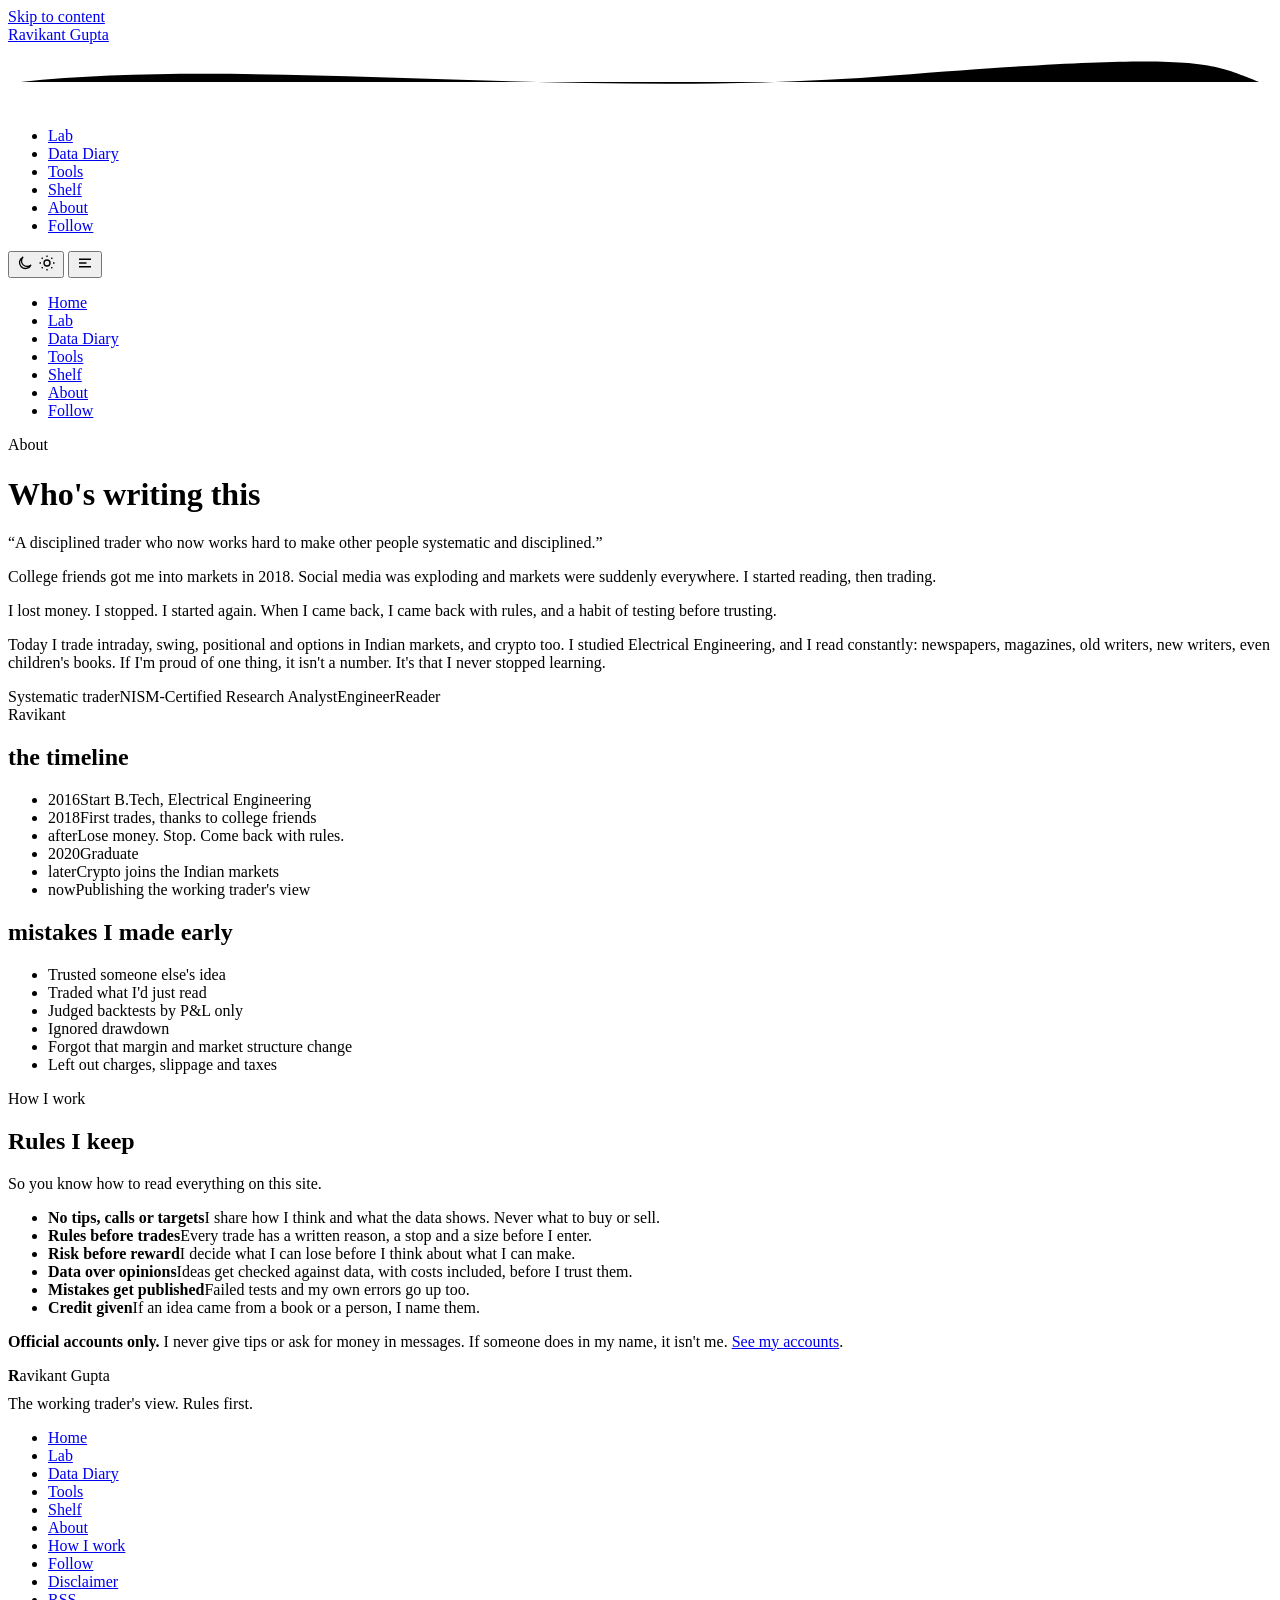
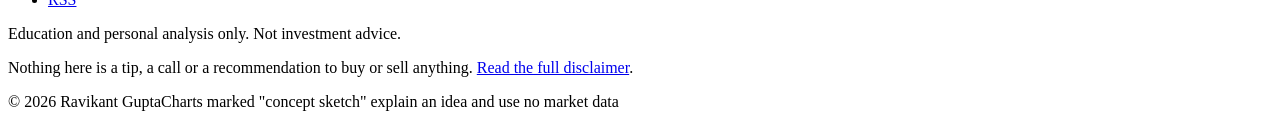
==== about/index.html @ 78b109eb "Add About page" ====
<!doctype html>
<html lang="en">
<head>
<meta charset="utf-8">
<meta name="viewport" content="width=device-width, initial-scale=1">
<title>About · Ravikant Gupta</title>
<meta name="description" content="Ravikant Gupta is a systematic trader in Indian markets and crypto, an engineer by training and a NISM-Certified Research Analyst. His story, his early mistakes and the rules he keeps.">
<link rel="canonical" href="https://ravikantgupta.in/about/">
<meta property="og:site_name" content="Ravikant Gupta">
<meta property="og:type" content="website">
<meta property="og:title" content="About">
<meta property="og:description" content="Ravikant Gupta is a systematic trader in Indian markets and crypto, an engineer by training and a NISM-Certified Research Analyst. His story, his early mistakes and the rules he keeps.">
<meta property="og:url" content="https://ravikantgupta.in/about/">
<meta property="og:image" content="https://ravikantgupta.in/img/og/default.png">
<meta property="og:image:width" content="1200">
<meta property="og:image:height" content="630">
<meta name="twitter:card" content="summary_large_image">
<meta name="theme-color" content="#FAFAF7" media="(prefers-color-scheme: light)">
<meta name="theme-color" content="#121212" media="(prefers-color-scheme: dark)">
<link rel="icon" href="../favicon.svg" type="image/svg+xml">
<link rel="alternate" type="application/rss+xml" title="Ravikant Gupta" href="../feed.xml">
<link rel="preconnect" href="https://fonts.googleapis.com">
<link rel="preconnect" href="https://fonts.gstatic.com" crossorigin>
<link rel="stylesheet" href="https://fonts.googleapis.com/css2?family=Bricolage+Grotesque:opsz,wght@12..96,400;12..96,500;12..96,700;12..96,800&family=Caveat:wght@500;600;700&family=Great+Vibes&family=Instrument+Serif:ital@1&family=JetBrains+Mono:wght@400;500;600&display=swap">
<link rel="stylesheet" href="../assets/site.css?v=8ae989df">
<script>(function(d){try{var t=localStorage.getItem('theme');if(t)d.setAttribute('data-theme',t);}catch(e){}if('IntersectionObserver' in window&&!matchMedia('(prefers-reduced-motion: reduce)').matches){d.classList.add('js');setTimeout(function(){if(!window.__siteReady)d.classList.remove('js');},4000);}})(document.documentElement);</script>
<script type="application/ld+json">{"@context": "https://schema.org", "@type": "Person", "name": "Ravikant Gupta", "url": "https://ravikantgupta.in/", "jobTitle": "Systematic trader", "description": "Ravikant Gupta, systematic trader. How to build trading rules, read price and volume, manage risk and stay disciplined, checked against real market data.", "homeLocation": {"@type": "Place", "name": "Gurugram, India"}, "hasCredential": {"@type": "EducationalOccupationalCredential", "name": "NISM-Certified Research Analyst"}, "sameAs": []}</script>
<script type="application/ld+json">{"@context": "https://schema.org", "@type": "ProfilePage", "url": "https://ravikantgupta.in/about/", "mainEntity": {"@type": "Person", "name": "Ravikant Gupta"}}</script>
</head>
<body class="">
<a class="skip" href="#main">Skip to content</a>
<div class="progress" id="progress" aria-hidden="true"></div>
<header class="site"><div class="wrap">
  <div class="bar">
    <a class="wordmark" href="../" aria-label="Ravikant Gupta, home"><span class="R" aria-hidden="true">R</span><span class="rest" aria-hidden="true">avikant Gupta</span><svg viewBox="0 0 200 10" preserveAspectRatio="none" aria-hidden="true"><path d="M2 6 C 40 2, 90 9, 140 5 S 190 3, 198 6"/></svg></a>
    <nav class="main" aria-label="Main"><ul><li><a href="../lab/">Lab</a></li><li><a href="../data-diary/">Data Diary</a></li><li><a href="../tools/">Tools</a></li><li><a href="../shelf/">Shelf</a></li><li><a href="../about/" aria-current="page">About</a></li><li><a href="../follow/">Follow</a></li></ul></nav>
    <div class="tools">
      <button class="ib" id="theme" type="button" aria-label="Switch between light and dark" title="Light / dark">
        <svg class="moon" width="18" height="18" viewBox="0 0 24 24" fill="none" stroke="currentColor" stroke-width="1.8" aria-hidden="true"><path d="M20 14.5A8 8 0 1 1 9.5 4a6.5 6.5 0 0 0 10.5 10.5z"/></svg>
        <svg class="sun" width="18" height="18" viewBox="0 0 24 24" fill="none" stroke="currentColor" stroke-width="1.8" aria-hidden="true"><circle cx="12" cy="12" r="4"/><path d="M12 2v2M12 20v2M2 12h2M20 12h2M4.9 4.9l1.4 1.4M17.7 17.7l1.4 1.4M4.9 19.1l1.4-1.4M17.7 6.3l1.4-1.4"/></svg></button>
      <button class="ib menu-btn" id="menu" type="button" aria-expanded="false" aria-controls="drawer" aria-label="Open menu"><svg width="18" height="18" viewBox="0 0 24 24" fill="none" stroke="currentColor" stroke-width="1.8" aria-hidden="true"><path d="M4 7h16M4 12h10M4 17h16"/></svg></button>
    </div>
  </div>
  <nav class="drawer" id="drawer" aria-label="Mobile"><ul><li><a href="../">Home</a></li><li><a href="../lab/">Lab</a></li><li><a href="../data-diary/">Data Diary</a></li><li><a href="../tools/">Tools</a></li><li><a href="../shelf/">Shelf</a></li><li><a href="../about/" aria-current="page">About</a></li><li><a href="../follow/">Follow</a></li></ul></nav>
</div></header>
<main id="main">
<div class="page-head"><div class="wrap"><span class="label">About</span><h1>Who's writing <span class="hl">this</span></h1></div></div>
<section class="blk tight"><div class="wrap">
  <div class="about">
    <div>
      <p class="q">“A disciplined trader who now works hard to make other people systematic and disciplined.”</p>
      <div class="prose"><p>College friends got me into markets in 2018. Social media was exploding and markets were suddenly everywhere. I started reading, then trading.</p>
<p>I lost money. I stopped. I started again. When I came back, I came back with rules, and a habit of testing before trusting.</p>
<p>Today I trade intraday, swing, positional and options in Indian markets, and crypto too. I studied Electrical Engineering, and I read constantly: newspapers, magazines, old writers, new writers, even children's books. If I'm proud of one thing, it isn't a number. It's that I never stopped learning.</p></div>
      <div class="seats"><span>Systematic trader</span><span>NISM-Certified Research Analyst</span><span>Engineer</span><span>Reader</span></div>
      <span class="sig" aria-hidden="true">Ravikant</span>
    </div>
    <aside class="page holes" aria-labelledby="life-h">
      <h2 id="life-h" class="margin-h">the timeline</h2><ul class="life"><li><span>2016</span><span>Start B.Tech, Electrical Engineering</span></li><li><span>2018</span><span>First trades, thanks to college friends</span></li><li><span>after</span><span>Lose money. Stop. Come back with rules.</span></li><li><span>2020</span><span>Graduate</span></li><li><span>later</span><span>Crypto joins the Indian markets</span></li><li><span>now</span><span>Publishing the working trader's view</span></li></ul>
      <h2 class="margin-h">mistakes I made early</h2><ul class="mk"><li>Trusted someone else's idea</li><li>Traded what I'd just read</li><li>Judged backtests by P&amp;L only</li><li>Ignored drawdown</li><li>Forgot that margin and market structure change</li><li>Left out charges, slippage and taxes</li></ul>
    </aside>
  </div>
</div></section>
<section class="blk" id="how" aria-labelledby="how-h"><div class="wrap">
  <div class="sh reveal"><span class="label">How I work</span><h2 id="how-h">Rules I <span class="hl">keep</span></h2><p>So you know how to read everything on this site.</p></div>
  <ul class="rules reveal"><li><span><b>No tips, calls or targets</b><span>I share how I think and what the data shows. Never what to buy or sell.</span></span></li><li><span><b>Rules before trades</b><span>Every trade has a written reason, a stop and a size before I enter.</span></span></li><li><span><b>Risk before reward</b><span>I decide what I can lose before I think about what I can make.</span></span></li><li><span><b>Data over opinions</b><span>Ideas get checked against data, with costs included, before I trust them.</span></span></li><li><span><b>Mistakes get published</b><span>Failed tests and my own errors go up too.</span></span></li><li><span><b>Credit given</b><span>If an idea came from a book or a person, I name them.</span></span></li></ul>
  <p class="callout reveal"><b>Official accounts only.</b> I never give tips or ask for money in messages. If someone does in my name, it isn't me. <a href="../follow/">See my accounts</a>.</p>
</div></section>
</main>
<footer class="site"><div class="wrap">
  <div class="foot-grid">
    <div><div class="foot-sig" aria-hidden="true"><b>R</b>avikant Gupta</div><p class="muted" style="margin:10px 0 0">The working trader's view. Rules first.</p></div>
    <nav aria-label="Footer"><ul><li><a href="../">Home</a></li><li><a href="../lab/">Lab</a></li><li><a href="../data-diary/">Data Diary</a></li><li><a href="../tools/">Tools</a></li><li><a href="../shelf/">Shelf</a></li><li><a href="../about/">About</a></li><li><a href="../about/#how">How I work</a></li><li><a href="../follow/">Follow</a></li><li><a href="../disclaimer/">Disclaimer</a></li><li><a href="../feed.xml">RSS</a></li></ul></nav>
    <div>
      <p class="disc">Education and personal analysis only. Not investment advice.</p>
      <p class="muted small">Nothing here is a tip, a call or a recommendation to buy or sell anything. <a href="../disclaimer/">Read the full disclaimer</a>.</p>
    </div>
  </div>
  <div class="legal"><span>© 2026 Ravikant Gupta</span><span>Charts marked "concept sketch" explain an idea and use no market data</span></div>
</div></footer>
<script src="../assets/site.js?v=8ae989df" defer></script>
</body>
</html>
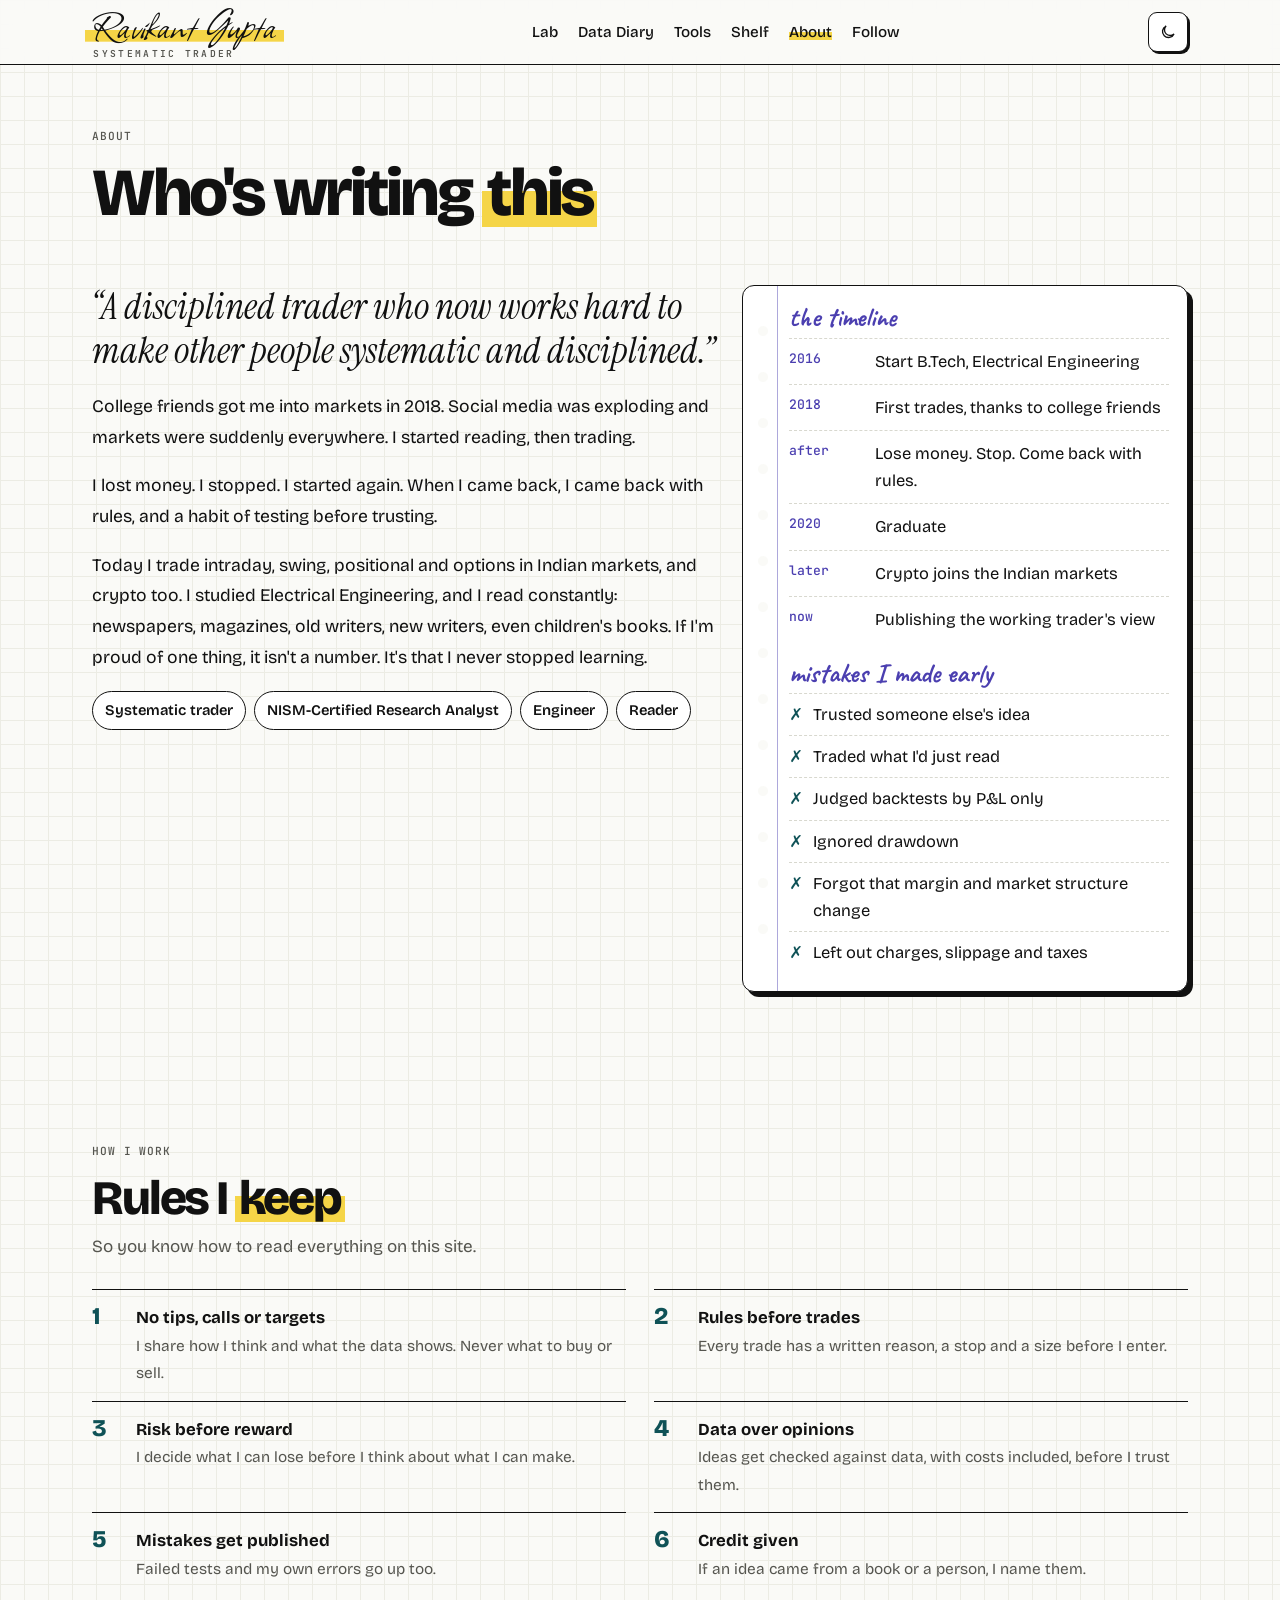
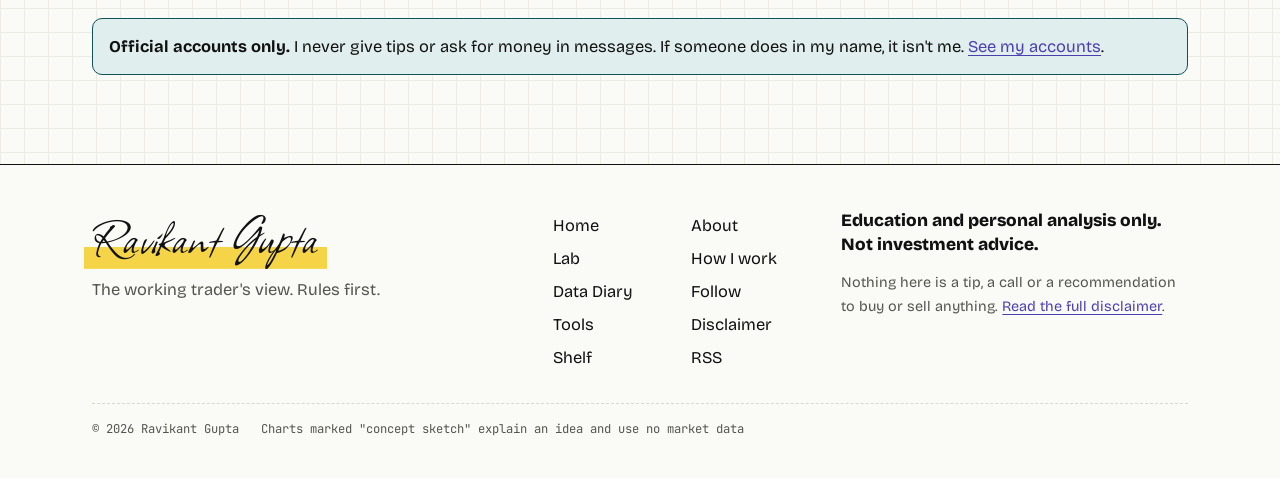
==== commit 313459e1: "New logo, warmer dark mode: about" ====
--- a/about/index.html
+++ b/about/index.html
@@ -15,16 +15,19 @@
 <meta property="og:image:width" content="1200">
 <meta property="og:image:height" content="630">
 <meta name="twitter:card" content="summary_large_image">
+<meta name="twitter:site" content="@ravikant_market">
+<meta name="twitter:creator" content="@ravikant_market">
 <meta name="theme-color" content="#FAFAF7" media="(prefers-color-scheme: light)">
-<meta name="theme-color" content="#121212" media="(prefers-color-scheme: dark)">
-<link rel="icon" href="../favicon.svg" type="image/svg+xml">
+<meta name="theme-color" content="#151410" media="(prefers-color-scheme: dark)">
+<link rel="icon" href="../icon-512.png" type="image/png" sizes="512x512">
+<link rel="apple-touch-icon" href="../icon-512.png">
 <link rel="alternate" type="application/rss+xml" title="Ravikant Gupta" href="../feed.xml">
 <link rel="preconnect" href="https://fonts.googleapis.com">
 <link rel="preconnect" href="https://fonts.gstatic.com" crossorigin>
-<link rel="stylesheet" href="https://fonts.googleapis.com/css2?family=Bricolage+Grotesque:opsz,wght@12..96,400;12..96,500;12..96,700;12..96,800&family=Caveat:wght@500;600;700&family=Great+Vibes&family=Instrument+Serif:ital@1&family=JetBrains+Mono:wght@400;500;600&display=swap">
-<link rel="stylesheet" href="../assets/site.css?v=8ae989df">
+<link rel="stylesheet" href="https://fonts.googleapis.com/css2?family=Bricolage+Grotesque:opsz,wght@12..96,400;12..96,500;12..96,700;12..96,800&family=Caveat:wght@500;600;700&family=Allison&family=Instrument+Serif:ital@1&family=JetBrains+Mono:wght@400;500;600&display=swap">
+<link rel="stylesheet" href="../assets/site.css?v=3c21bd85">
 <script>(function(d){try{var t=localStorage.getItem('theme');if(t)d.setAttribute('data-theme',t);}catch(e){}if('IntersectionObserver' in window&&!matchMedia('(prefers-reduced-motion: reduce)').matches){d.classList.add('js');setTimeout(function(){if(!window.__siteReady)d.classList.remove('js');},4000);}})(document.documentElement);</script>
-<script type="application/ld+json">{"@context": "https://schema.org", "@type": "Person", "name": "Ravikant Gupta", "url": "https://ravikantgupta.in/", "jobTitle": "Systematic trader", "description": "Ravikant Gupta, systematic trader. How to build trading rules, read price and volume, manage risk and stay disciplined, checked against real market data.", "homeLocation": {"@type": "Place", "name": "Gurugram, India"}, "hasCredential": {"@type": "EducationalOccupationalCredential", "name": "NISM-Certified Research Analyst"}, "sameAs": []}</script>
+<script type="application/ld+json">{"@context": "https://schema.org", "@type": "Person", "name": "Ravikant Gupta", "url": "https://ravikantgupta.in/", "jobTitle": "Systematic trader", "description": "Ravikant Gupta, systematic trader. How to build trading rules, read price and volume, manage risk and stay disciplined, checked against real market data.", "homeLocation": {"@type": "Place", "name": "Gurugram, India"}, "hasCredential": {"@type": "EducationalOccupationalCredential", "name": "NISM-Certified Research Analyst"}, "sameAs": ["https://x.com/ravikant_market"]}</script>
 <script type="application/ld+json">{"@context": "https://schema.org", "@type": "ProfilePage", "url": "https://ravikantgupta.in/about/", "mainEntity": {"@type": "Person", "name": "Ravikant Gupta"}}</script>
 </head>
 <body class="">
@@ -32,7 +35,7 @@
 <div class="progress" id="progress" aria-hidden="true"></div>
 <header class="site"><div class="wrap">
   <div class="bar">
-    <a class="wordmark" href="../" aria-label="Ravikant Gupta, home"><span class="R" aria-hidden="true">R</span><span class="rest" aria-hidden="true">avikant Gupta</span><svg viewBox="0 0 200 10" preserveAspectRatio="none" aria-hidden="true"><path d="M2 6 C 40 2, 90 9, 140 5 S 190 3, 198 6"/></svg></a>
+    <a class="wordmark" href="../" aria-label="Ravikant Gupta, home"><span class="n" aria-hidden="true">Ravikant Gupta</span><span class="s" aria-hidden="true">Systematic trader</span></a>
     <nav class="main" aria-label="Main"><ul><li><a href="../lab/">Lab</a></li><li><a href="../data-diary/">Data Diary</a></li><li><a href="../tools/">Tools</a></li><li><a href="../shelf/">Shelf</a></li><li><a href="../about/" aria-current="page">About</a></li><li><a href="../follow/">Follow</a></li></ul></nav>
     <div class="tools">
       <button class="ib" id="theme" type="button" aria-label="Switch between light and dark" title="Light / dark">
@@ -69,7 +72,7 @@
 </main>
 <footer class="site"><div class="wrap">
   <div class="foot-grid">
-    <div><div class="foot-sig" aria-hidden="true"><b>R</b>avikant Gupta</div><p class="muted" style="margin:10px 0 0">The working trader's view. Rules first.</p></div>
+    <div><div class="foot-sig" aria-hidden="true"><span>Ravikant Gupta</span></div><p class="muted" style="margin:10px 0 0">The working trader's view. Rules first.</p></div>
     <nav aria-label="Footer"><ul><li><a href="../">Home</a></li><li><a href="../lab/">Lab</a></li><li><a href="../data-diary/">Data Diary</a></li><li><a href="../tools/">Tools</a></li><li><a href="../shelf/">Shelf</a></li><li><a href="../about/">About</a></li><li><a href="../about/#how">How I work</a></li><li><a href="../follow/">Follow</a></li><li><a href="../disclaimer/">Disclaimer</a></li><li><a href="../feed.xml">RSS</a></li></ul></nav>
     <div>
       <p class="disc">Education and personal analysis only. Not investment advice.</p>
@@ -78,6 +81,6 @@
   </div>
   <div class="legal"><span>© 2026 Ravikant Gupta</span><span>Charts marked "concept sketch" explain an idea and use no market data</span></div>
 </div></footer>
-<script src="../assets/site.js?v=8ae989df" defer></script>
+<script src="../assets/site.js?v=3c21bd85" defer></script>
 </body>
 </html>
--- a/assets/site.css
+++ b/assets/site.css
@@ -0,0 +1,414 @@
+/* ravikantgupta.in · "Lab Notebook" design · no red anywhere */
+:root{
+  --paper:#FAFAF7; --card:#FFFFFF; --grid:#ECECE4; --ink:#111111; --muted:#55554F; --line:#D8D8CF;
+  --edge:#111111; --edge-hi:#111111; --on-hl:#111111; --on-violet:#FFFFFF;
+  --hl:#F5D547; --logo-hl:#F5D547; --hl-soft:#FBF0B8; --teal:#0F5257; --teal-soft:#E1EEEE; --violet:#4B3FB0; --violet-soft:#ECEAFB;
+  --sand-soft:#F3EBDD; --shadow:#111111;
+  --mark-y:85%; --mark-h:45%;
+  --bar:var(--violet-soft); --bar-hi:var(--hl);
+  --tab0:var(--hl); --tab1:var(--violet-soft); --tab2:var(--teal-soft); --tab3:var(--sand-soft); --tab-ink:var(--ink);
+  --sp0:#F7E9A8; --sp1:#DCD7FA; --sp2:#CFE6E6; --sp3:#DDE6F3; --sp4:#EFE3CF; --plank:var(--ink);
+  --sans:"Bricolage Grotesque",system-ui,-apple-system,"Segoe UI",sans-serif; --serif:"Instrument Serif",Georgia,serif;
+  --mono:"JetBrains Mono",ui-monospace,Consolas,monospace; --hand:"Caveat","Segoe Print",cursive; --script:"Allison","Segoe Script",cursive;
+  color-scheme:light;
+}
+/* Dark: a warm "night notebook". Soft outlines instead of white ones, and the highlighter becomes a marker
+   underline so light text never sits on yellow. Keep both blocks below identical. */
+@media (prefers-color-scheme:dark){:root:not([data-theme="light"]){
+  --paper:#151410; --card:#211F1A; --grid:#1D1C17; --ink:#EEEAE0; --muted:#A29D90; --line:#353229;
+  --edge:#4D493F; --edge-hi:#8C8779; --on-hl:#14130F; --on-violet:#14130F;
+  --hl:#E8C64A; --logo-hl:#7A6519; --hl-soft:#2E2914; --teal:#7FCEC6; --teal-soft:#15292A; --violet:#B6ACFF; --violet-soft:#26233F;
+  --sand-soft:#2A251C; --shadow:#000000;
+  --mark-y:100%; --mark-h:20%;
+  --bar:#2D2950; --bar-hi:#5E4F17;
+  --tab0:#E8C64A; --tab1:#B6ACFF; --tab2:#7FCEC6; --tab3:#E3D0A8; --tab-ink:#14130F;
+  --sp0:#D9C46B; --sp1:#ACA4E3; --sp2:#93C6C0; --sp3:#A9BBD8; --sp4:#D4C09C; --plank:#4D493F;
+  color-scheme:dark;}}
+:root[data-theme="dark"]{
+  --paper:#151410; --card:#211F1A; --grid:#1D1C17; --ink:#EEEAE0; --muted:#A29D90; --line:#353229;
+  --edge:#4D493F; --edge-hi:#8C8779; --on-hl:#14130F; --on-violet:#14130F;
+  --hl:#E8C64A; --logo-hl:#7A6519; --hl-soft:#2E2914; --teal:#7FCEC6; --teal-soft:#15292A; --violet:#B6ACFF; --violet-soft:#26233F;
+  --sand-soft:#2A251C; --shadow:#000000;
+  --mark-y:100%; --mark-h:20%;
+  --bar:#2D2950; --bar-hi:#5E4F17;
+  --tab0:#E8C64A; --tab1:#B6ACFF; --tab2:#7FCEC6; --tab3:#E3D0A8; --tab-ink:#14130F;
+  --sp0:#D9C46B; --sp1:#ACA4E3; --sp2:#93C6C0; --sp3:#A9BBD8; --sp4:#D4C09C; --plank:#4D493F;
+  color-scheme:dark;}
+::selection{background:var(--hl);color:var(--on-hl)}
+*{box-sizing:border-box}
+html{scroll-behavior:smooth;scroll-padding-top:84px}
+@media (prefers-reduced-motion:reduce){html{scroll-behavior:auto}*,*::before,*::after{animation-duration:.001ms!important;transition-duration:.001ms!important}}
+body{margin:0;color:var(--ink);font:400 1.03rem/1.65 var(--sans);-webkit-font-smoothing:antialiased;background-color:var(--paper);
+  background-image:linear-gradient(var(--grid) 1px,transparent 1px),linear-gradient(90deg,var(--grid) 1px,transparent 1px);background-size:24px 24px}
+img{max-width:100%;height:auto}
+a{color:var(--violet);text-underline-offset:3px}
+:focus-visible{outline:2.5px solid var(--violet);outline-offset:3px;border-radius:4px}
+.skip{position:absolute;left:-999px;top:8px;background:var(--hl);color:var(--on-hl);padding:8px 12px;border-radius:6px;z-index:50}
+.skip:focus{left:8px}
+.sr{position:absolute;width:1px;height:1px;overflow:hidden;clip:rect(0 0 0 0);white-space:nowrap}
+.wrap{max-width:1160px;margin:0 auto;padding:0 16px}
+@media (min-width:720px){.wrap{padding:0 32px}}
+.narrow{max-width:820px}
+.muted{color:var(--muted)}.small{font-size:.9rem}
+.label{font:500 .7rem/1.25 var(--mono);letter-spacing:.08em;text-transform:uppercase;color:var(--muted)}
+.stamp{display:inline-block;font:500 .66rem/1 var(--mono);text-transform:uppercase;letter-spacing:.08em;border:1.5px solid currentColor;color:var(--teal);padding:5px 8px;border-radius:3px;transform:rotate(-2deg);text-decoration:none}
+.stamp.v{color:var(--violet)}.stamp.m{color:var(--muted)}
+.hl{background:linear-gradient(var(--hl),var(--hl)) 0 var(--mark-y)/100% var(--mark-h) no-repeat;padding:0 .08em;color:inherit;-webkit-box-decoration-break:clone;box-decoration-break:clone}
+.js .reveal .hl,.js .sh .hl{background-size:0% var(--mark-h);transition:background-size .9s cubic-bezier(.6,.1,.2,1) .15s}
+.js .in .hl,.js .sh.in .hl{background-size:100% var(--mark-h)}
+.js .hero h1 .hl,.js .page-head h1 .hl{background-size:0% var(--mark-h);animation:hl-sweep .9s .45s cubic-bezier(.6,.1,.2,1) forwards}
+@keyframes hl-sweep{to{background-size:100% var(--mark-h)}}
+.seedha{font:600 1.25rem/1.25 var(--hand);color:var(--violet);margin:8px 0 0}
+.h3{font:800 1.3rem/1.2 var(--sans);letter-spacing:-.02em;margin:8px 0 10px}
+.progress{position:fixed;top:0;left:0;height:3px;width:100%;background:var(--violet);transform-origin:0 50%;transform:scaleX(0);z-index:30}
+
+/* header */
+header.site{position:sticky;top:0;z-index:20;background:color-mix(in srgb,var(--paper) 88%,transparent);backdrop-filter:blur(8px);border-bottom:1.5px solid var(--edge)}
+.bar{display:flex;align-items:center;justify-content:space-between;gap:16px;min-height:64px}
+/* logo: handwritten name on a highlighter stroke, title in small capitals */
+.wordmark{display:inline-flex;flex-direction:column;text-decoration:none;color:var(--ink);line-height:1;padding:4px 0}
+.wordmark .n{font:400 2.65rem/.82 var(--script);white-space:nowrap;padding:0 .14em;margin-left:-.14em;
+  background:linear-gradient(var(--logo-hl),var(--logo-hl)) 0 90%/100% 30% no-repeat}
+.wordmark .s{font:600 .56rem/1 var(--mono);letter-spacing:.24em;text-transform:uppercase;color:var(--muted);margin:5px 0 0 .15em}
+.wordmark.animate .n{animation:logo-sweep .8s .3s cubic-bezier(.6,.1,.2,1) both}
+@keyframes logo-sweep{from{background-size:0% 30%}}
+@media (min-width:720px){.wordmark .n{font-size:3rem}.wordmark .s{font-size:.6rem}}
+@media (max-width:400px){.wordmark .n{font-size:2.3rem}.wordmark .s{font-size:.5rem}}
+nav.main ul{display:none;list-style:none;margin:0;padding:0;gap:20px}
+nav.main a{color:var(--ink);text-decoration:none;font-weight:500;font-size:.95rem;background:linear-gradient(var(--hl),var(--hl)) 0 var(--mark-y)/0 var(--mark-h) no-repeat;transition:background-size .25s}
+nav.main a:hover,nav.main a[aria-current="page"]{background-size:100% var(--mark-h)}
+@media (min-width:960px){nav.main ul{display:flex}}
+.tools{display:flex;gap:8px}
+.ib{appearance:none;border:1.5px solid var(--edge);background:var(--card);color:var(--ink);width:40px;height:40px;border-radius:9px;display:grid;place-items:center;cursor:pointer;box-shadow:2px 2px 0 var(--shadow);transition:transform .12s,box-shadow .12s}
+.ib:active{transform:translate(2px,2px);box-shadow:none}
+.ib .sun{display:none}:root[data-theme="dark"] .ib .sun{display:block}:root[data-theme="dark"] .ib .moon{display:none}
+@media (prefers-color-scheme:dark){:root:not([data-theme="light"]) .ib .sun{display:block}:root:not([data-theme="light"]) .ib .moon{display:none}}
+.menu-btn{display:grid}@media (min-width:960px){.menu-btn{display:none}}
+.drawer{display:none}.drawer.open{display:block}
+.drawer ul{list-style:none;margin:0;padding:6px 0 14px}
+.drawer a{display:block;padding:12px 0;border-top:1px solid var(--line);color:var(--ink);text-decoration:none;font-weight:600;font-size:1.05rem}
+.drawer a[aria-current="page"]{color:var(--violet)}
+
+/* shared blocks */
+.btn{display:inline-flex;align-items:center;gap:8px;padding:13px 18px;border-radius:9px;font:700 .95rem/1 var(--sans);text-decoration:none;color:var(--ink);background:var(--card);border:1.5px solid var(--edge);box-shadow:3px 3px 0 var(--shadow);transition:transform .12s,box-shadow .12s;cursor:pointer}
+.btn:hover{transform:translate(-1px,-1px);box-shadow:4px 4px 0 var(--shadow)}
+.btn:active{transform:translate(3px,3px);box-shadow:none}
+.btn.primary{background:var(--hl);color:var(--on-hl)}
+.btn.small{padding:9px 13px;font-size:.85rem}
+.page{background:var(--card);border:1.5px solid var(--edge);border-radius:12px;padding:18px;box-shadow:5px 5px 0 var(--shadow);position:relative}
+.page.holes{padding-left:46px}
+.page.holes::before{content:"";position:absolute;left:14px;top:22px;bottom:22px;width:12px;background:radial-gradient(circle,var(--paper) 4.5px,transparent 5.5px) 0 0/12px 46px repeat-y}
+.page.holes::after{content:"";position:absolute;left:34px;top:0;bottom:0;border-left:1.5px solid color-mix(in srgb,var(--violet) 45%,transparent)}
+section.blk{padding:72px 0}
+section.blk.tight{padding:36px 0 72px}
+.sh{margin-bottom:28px;max-width:760px}
+.sh h2{font:800 clamp(1.9rem,4.4vw,3rem)/1.03 var(--sans);letter-spacing:-.045em;margin:10px 0 10px}
+.sh h2 i,.page-head h1 i{font:400 1.05em/1 var(--serif);font-style:italic}
+.sh p{margin:0;color:var(--muted);font-size:1.07rem}
+.page-head{padding:56px 0 8px}
+.page-head h1{font:800 clamp(2.3rem,6vw,4.2rem)/1 var(--sans);letter-spacing:-.05em;margin:12px 0 14px;max-width:18ch}
+.page-head .lede{max-width:62ch;color:var(--muted);font-size:1.12rem;margin:0}
+.js .reveal{opacity:0;transform:translateY(18px);transition:opacity .6s ease,transform .6s ease}
+.js .reveal.in{opacity:1;transform:none}
+.more{margin:18px 0 0;font-weight:600}
+.callout{margin-top:22px;border:1.5px solid var(--teal);border-radius:10px;padding:14px 16px;background:var(--teal-soft)}
+
+/* hero (home) */
+.hero{padding:56px 0 30px}
+.hero-grid{display:grid;gap:36px;grid-template-columns:1fr}
+@media (min-width:980px){.hero-grid{grid-template-columns:7fr 5fr;align-items:center}}
+.hero-grid>*{min-width:0}
+.hero h1{font:800 clamp(2.6rem,7.2vw,5.4rem)/.95 var(--sans);letter-spacing:-.05em;margin:16px 0 18px}
+.hero h1 em{font:400 1.06em/1 var(--serif);font-style:italic;letter-spacing:-.01em}
+.hero .lede{font-size:1.14rem;max-width:56ch;margin:0 0 22px}
+.cta{display:flex;flex-wrap:wrap;gap:12px}
+.creds{display:flex;flex-wrap:wrap;gap:8px;margin:22px 0 0;padding:0;list-style:none}
+.creds li{font:500 .78rem/1 var(--mono);border:1.5px solid var(--edge);border-radius:999px;padding:7px 11px;background:var(--card)}
+.check{max-width:440px;justify-self:center;width:100%;transform:rotate(1deg)}
+.check h2{font:700 2rem/1 var(--hand);color:var(--violet);margin:0 0 4px}
+.check ol{list-style:none;margin:8px 0 10px;padding:0}
+.check li{display:grid;grid-template-columns:28px 1fr;gap:8px;align-items:start;padding:8px 0;border-top:1px dashed var(--line);font-size:.98rem}
+.box{width:20px;height:20px;border:1.8px solid var(--edge-hi);border-radius:4px;margin-top:2px;position:relative;background:var(--paper)}
+.box svg{position:absolute;inset:-4px -6px -2px -2px;width:28px;height:26px;overflow:visible}
+.box path{fill:none;stroke:var(--violet);stroke-width:3;stroke-linecap:round;stroke-linejoin:round}
+.js .box path{stroke-dasharray:30;stroke-dashoffset:30;transition:stroke-dashoffset .35s ease}
+.js .check li.on .box path{stroke-dashoffset:0}
+.check .foot{font-size:.9rem;color:var(--muted);margin:0}
+
+/* story (home) */
+.story{padding:30px 0 10px}
+.story-grid{display:grid;grid-template-columns:1fr;gap:0}
+@media (min-width:980px){.story-grid{grid-template-columns:7fr 5fr;gap:48px}}
+.story-grid>*{min-width:0}
+.fig-col{position:sticky;top:72px;z-index:2;align-self:start;padding:8px 0 12px;background:linear-gradient(var(--paper) 90%,transparent)}
+.fig-col figure{margin:0}
+@media (min-width:980px){.fig-col{top:104px;background:none;padding:0}}
+.fig-col svg{display:block;width:100%;height:auto;overflow:visible}
+#storyChart text{paint-order:stroke;stroke:var(--card);stroke-width:5px;stroke-linejoin:round}
+.fig-top{display:flex;justify-content:space-between;align-items:center;gap:10px;margin-bottom:4px}
+.dots{display:flex;gap:5px}.dots i{width:22px;height:5px;border-radius:3px;background:var(--line);transition:background .3s}.dots i.on{background:var(--violet)}
+.fig-cap{font:400 .72rem/1.5 var(--mono);color:var(--muted);margin-top:8px}
+.steps{position:relative;z-index:1;padding:20px 0 26vh}
+.step{min-height:62vh;display:flex;align-items:center}
+.step .page{width:100%;box-shadow:3px 3px 0 var(--shadow);transition:opacity .4s,transform .4s}
+.js .step .page{opacity:.35;transform:scale(.98)}
+.js .step.on .page{opacity:1;transform:none}
+.step b.n{font:700 1.7rem/1 var(--hand);color:var(--violet);display:block;margin-bottom:4px}
+.step p{margin:0;font-size:1.1rem}
+@media (max-width:979px){.step{min-height:52vh;align-items:flex-end}.fig-col svg{max-height:36vh}.fig-col .page{padding:12px}}
+.reduce .step,.no-js .step{min-height:0;margin:14px 0}.reduce .steps{padding-bottom:0}.reduce .fig-col{position:static}
+.reduce .step .page{opacity:1;transform:none}
+.rule{margin-top:12px;padding:12px 14px;border:1.5px dashed var(--edge);border-radius:10px;background:var(--hl-soft);font:500 .88rem/1.7 var(--mono)}
+.rule b{color:var(--violet)}
+
+/* start here */
+.start{display:grid;gap:18px;grid-template-columns:1fr}
+@media (min-width:700px){.start{grid-template-columns:1fr 1fr}}
+@media (min-width:1080px){.start{grid-template-columns:repeat(4,1fr)}}
+.icard{position:relative;display:flex;flex-direction:column;gap:8px;text-decoration:none;color:var(--ink);background:var(--card);border:1.5px solid var(--edge);border-radius:4px 12px 12px 12px;padding:20px 18px 16px;box-shadow:4px 4px 0 var(--shadow);transition:transform .15s,box-shadow .15s;margin-top:14px;min-height:220px}
+.icard::before{content:attr(data-tab);position:absolute;top:-15px;left:-1.5px;font:500 .66rem/1 var(--mono);letter-spacing:.08em;text-transform:uppercase;background:var(--tabc,var(--hl));color:var(--tab-ink);border:1.5px solid var(--edge);border-bottom:0;border-radius:8px 8px 0 0;padding:6px 10px 5px}
+.icard:hover{transform:translate(-2px,-2px);box-shadow:7px 7px 0 var(--shadow)}
+.icard svg.ic{width:44px;height:44px}
+.icard svg.ic *{fill:none;stroke:var(--ink);stroke-width:2;stroke-linecap:round;stroke-linejoin:round}
+.icard svg.ic .accent{stroke:var(--violet)}
+.icard h3{font:800 1.2rem/1.2 var(--sans);letter-spacing:-.02em;margin:4px 0 0}
+.icard p{margin:0;color:var(--muted);font-size:.95rem}
+.icard .go{margin-top:auto;display:flex;justify-content:space-between;align-items:center;font:600 1.25rem/1 var(--hand);color:var(--violet)}
+.icard .go span:last-child{transition:transform .2s}
+.icard:hover .go span:last-child{transform:translateX(6px)}
+
+/* home: latest + lab cards, follow strip */
+.two-col{display:grid;gap:24px;grid-template-columns:1fr}
+@media (min-width:980px){.two-col{grid-template-columns:7fr 5fr;align-items:start}}
+.two-col>*{min-width:0}
+.dd-card h3,.lab-card h3{font:800 clamp(1.25rem,2.6vw,1.6rem)/1.2 var(--sans);letter-spacing:-.025em;margin:10px 0 6px}
+.dd-card h3 a,.lab-card h3 a{color:var(--ink);text-decoration:none}
+.dd-card h3 a:hover,.lab-card h3 a:hover{text-decoration:underline}
+.dd-head{display:flex;flex-wrap:wrap;justify-content:space-between;gap:8px;align-items:center}
+.finding{margin:4px 0 22px;font:400 1.35rem/1.3 var(--serif);font-style:italic}
+.stack{display:grid;gap:20px}
+.fs{display:flex;flex-wrap:wrap;gap:16px;justify-content:space-between;align-items:center}
+.fs h2{font:800 clamp(1.4rem,3vw,2rem)/1.1 var(--sans);letter-spacing:-.03em;margin:8px 0 4px}
+.fs p{margin:0}
+.follow-strip{padding-top:0}
+
+/* charts (Data Diary) */
+.chart{margin:8px 0 18px}
+.chart-title{font:600 .82rem/1.3 var(--mono);color:var(--muted);margin:0 0 24px;text-transform:uppercase;letter-spacing:.05em}
+.chart figcaption{font:400 .76rem/1.5 var(--mono);color:var(--muted);margin-top:10px}
+.bars{position:relative;display:grid;gap:12px;margin:26px 0 6px}
+.brow{display:grid;grid-template-columns:118px minmax(0,1fr);gap:10px;align-items:center}
+.brow .bl{font:600 .82rem/1.2 var(--mono)}
+.bt{position:relative;height:30px;border:1.5px solid var(--edge);border-radius:6px;background:var(--paper);overflow:hidden}
+.bf{position:absolute;left:0;top:0;bottom:0;width:var(--w);background:var(--bar);border-right:1.5px solid var(--edge);transition:width 1s cubic-bezier(.3,.7,.2,1)}
+.brow:first-child .bf{background:var(--bar-hi)}
+.js .bars[data-anim] .bf{width:0}
+.js .bars[data-anim].in .bf{width:var(--w)}
+.bv{position:absolute;left:8px;top:50%;transform:translateY(-50%);font:700 .9rem/1 var(--mono);white-space:nowrap;color:var(--ink)}
+.bv small{font-weight:400;color:var(--muted)}
+.avgline{position:absolute;top:-8px;bottom:-6px;left:calc(128px + (100% - 128px) * var(--x));width:0;border-left:2px dashed var(--teal);pointer-events:none}
+.avgline span{position:absolute;top:-24px;left:4px;font:600 1.05rem/1 var(--hand);color:var(--teal);white-space:nowrap}
+.stats{display:grid;grid-template-columns:repeat(2,minmax(0,1fr));gap:10px;margin:16px 0 22px}
+@media (min-width:640px){.stats{grid-template-columns:repeat(4,minmax(0,1fr))}}
+.stats div{border:1.5px dashed var(--line);border-radius:8px;padding:10px}
+.stats b{display:block;font:800 1.35rem/1.1 var(--sans);letter-spacing:-.03em}
+.stats span{font:400 .72rem/1.3 var(--mono);color:var(--muted)}
+
+/* data diary index + lab index */
+.entry-grid{display:grid;gap:24px;grid-template-columns:1fr;margin-bottom:26px}
+@media (min-width:980px){.entry-grid{grid-template-columns:7fr 5fr;align-items:start}}
+.entry-grid>*{min-width:0}
+.year{font:800 1.6rem/1 var(--sans);letter-spacing:-.03em;margin:0 0 12px}
+.archive{list-style:none;margin:0 0 28px;padding:0;display:grid;gap:14px}
+.archive a{display:grid;grid-template-columns:auto 1fr;gap:4px 14px;padding:16px;background:var(--card);border:1.5px solid var(--edge);border-radius:10px;box-shadow:3px 3px 0 var(--shadow);text-decoration:none;color:var(--ink);transition:transform .12s,box-shadow .12s}
+.archive a:hover{transform:translate(-2px,-2px);box-shadow:5px 5px 0 var(--shadow)}
+.archive .no{grid-row:span 3;font:800 1.4rem/1.1 var(--sans);color:var(--violet)}
+.archive .q{font:700 1.1rem/1.3 var(--sans)}
+.archive .f{font:400 1.05rem/1.35 var(--serif);font-style:italic;color:var(--muted)}
+.archive .d{font:400 .72rem/1.3 var(--mono);color:var(--muted)}
+.facts{display:grid;gap:8px;margin-top:10px}
+.facts div{border:1.5px dashed var(--line);border-radius:8px;padding:10px}
+.facts b{display:block;font:800 1.15rem/1.2 var(--sans);letter-spacing:-.02em}
+.facts span{font:400 .74rem/1.35 var(--mono);color:var(--muted)}
+.queue{list-style:none;margin:8px 0 0;padding:0}
+.queue li{padding:10px 0;border-top:1px dashed var(--line);font-weight:600;font-size:.95rem}
+.queue li span{display:block;font:500 .68rem/1.4 var(--mono);color:var(--muted);text-transform:uppercase;letter-spacing:.06em}
+.parts{list-style:none;margin:8px 0 0;padding:0;counter-reset:p}
+.parts li{counter-increment:p;display:grid;grid-template-columns:34px 1fr;gap:8px;padding:11px 0;border-top:1px dashed var(--line)}
+.parts li::before{content:counter(p);font:800 1.35rem/1.15 var(--sans);color:var(--teal)}
+.parts b{display:block}
+.parts span span{color:var(--muted);font-size:.94rem}
+.index{margin-bottom:26px}
+.index table{width:100%;border-collapse:collapse;font-size:.97rem;margin-top:8px}
+.index th{font:500 .68rem/1 var(--mono);text-transform:uppercase;letter-spacing:.08em;color:var(--muted);text-align:left;padding:0 8px 10px;border-bottom:1.5px solid var(--edge)}
+.index td{padding:14px 8px;border-bottom:1px dashed var(--line);vertical-align:top}
+.index td:first-child{font:500 .85rem/1.6 var(--mono);color:var(--violet);white-space:nowrap}
+.index td a{color:var(--ink);font-weight:600}
+.index .src{display:block;font:400 .78rem/1.4 var(--mono);color:var(--muted);margin-top:2px}
+@media (max-width:640px){.index th:nth-child(3),.index td:nth-child(3){display:none}}
+
+/* entry pages */
+.entry-wrap{padding:28px 16px 72px}
+@media (min-width:720px){.entry-wrap{padding:40px 32px 88px}}
+.crumbs{font:500 .76rem/1.4 var(--mono);color:var(--muted);margin-bottom:14px}
+.crumbs a{color:var(--muted)}
+.entry{padding-top:24px;padding-bottom:28px}
+@media (min-width:720px){.entry{padding:36px 48px 40px 64px}.entry:not(.holes){padding-left:48px}}
+.entry h1{font:800 clamp(1.8rem,4.4vw,2.8rem)/1.05 var(--sans);letter-spacing:-.045em;margin:12px 0 10px}
+.entry .meta{font:400 .78rem/1.6 var(--mono);color:var(--muted);margin:0 0 18px}
+.entry-foot{display:flex;flex-wrap:wrap;gap:12px;align-items:center;justify-content:space-between;margin-top:26px;padding-top:16px;border-top:1.5px dashed var(--line)}
+.entry-nav{display:flex;justify-content:space-between;gap:12px;margin-top:22px;font-weight:600}
+.draft-note{font:500 .78rem/1.5 var(--mono);background:var(--hl-soft);border:1.5px dashed var(--edge);border-radius:8px;padding:8px 10px;margin:0 0 14px}
+
+/* prose */
+.prose{font-size:1.06rem;line-height:1.75}
+.prose>*:first-child{margin-top:0}
+.prose h2{font:800 1.5rem/1.15 var(--sans);letter-spacing:-.03em;margin:1.8em 0 .5em}
+.prose h3{font:700 1.15rem/1.25 var(--sans);margin:1.4em 0 .4em}
+.prose p{margin:0 0 1em}
+.prose ul,.prose ol{margin:0 0 1em;padding-left:1.3em}
+.prose li{margin:.35em 0}
+.prose hr{border:0;border-top:1.5px dashed var(--line);margin:2em 0}
+.prose blockquote{margin:1.2em 0;padding:12px 16px;border-left:4px solid var(--violet);background:var(--violet-soft);border-radius:0 10px 10px 0}
+.prose blockquote p{margin:0}
+.prose blockquote.seedha{border-left-color:var(--hl);background:var(--hl-soft);font:inherit;color:inherit}
+.prose code{font:500 .9em/1 var(--mono);background:var(--violet-soft);padding:2px 5px;border-radius:4px}
+.prose pre{overflow-x:auto;background:var(--paper);border:1.5px solid var(--line);border-radius:8px;padding:12px}
+.prose pre code{background:none;padding:0}
+.table{overflow-x:auto;margin:1.2em 0;border:1.5px solid var(--edge);border-radius:10px}
+.table table{border-collapse:collapse;width:100%;font-size:.95rem}
+.table th{text-align:left;font:600 .76rem/1.3 var(--mono);text-transform:uppercase;letter-spacing:.04em;background:var(--hl-soft);padding:10px 12px;border-bottom:1.5px solid var(--edge)}
+.table td{padding:9px 12px;border-top:1px dashed var(--line)}
+
+/* tools + sliders */
+.tools-grid{display:grid;gap:18px;grid-template-columns:1fr}
+@media (min-width:980px){.tools-grid{grid-template-columns:repeat(3,minmax(0,1fr))}}
+.tools-grid>*{min-width:0}
+.tool .h3{margin-bottom:14px}
+.field{margin:0 0 14px}
+.field>label{display:flex;justify-content:space-between;align-items:baseline;font:500 .72rem/1.3 var(--mono);text-transform:uppercase;letter-spacing:.06em;color:var(--muted);margin-bottom:2px}
+.field>label output{font:700 1rem/1 var(--mono);color:var(--ink);text-transform:none;letter-spacing:0}
+.sl{display:grid;grid-template-columns:34px minmax(0,1fr) 34px;gap:8px;align-items:end}
+.sb{appearance:none;width:34px;height:34px;border-radius:50%;border:1.5px solid var(--edge);background:var(--card);color:var(--ink);font:700 1.1rem/1 var(--mono);cursor:pointer;box-shadow:2px 2px 0 var(--shadow);transition:transform .1s,box-shadow .1s;touch-action:manipulation;margin-bottom:-2px}
+.sb:active{transform:translate(2px,2px);box-shadow:none}
+.track{position:relative;padding-top:30px}
+.bubble{position:absolute;top:0;left:calc(13px + (100% - 26px) * var(--f,0));transform:translateX(-50%);font:600 .78rem/1 var(--mono);background:var(--ink);color:var(--paper);padding:5px 8px;border-radius:6px;pointer-events:none;white-space:nowrap}
+.bubble:empty{display:none}
+.bubble::after{content:"";position:absolute;left:50%;bottom:-5px;margin-left:-5px;border:5px solid transparent;border-top-color:var(--ink);border-bottom:0}
+input[type=range].rg{-webkit-appearance:none;appearance:none;display:block;width:100%;height:30px;margin:0;background:transparent;cursor:pointer;touch-action:pan-y}
+input[type=range].rg::-webkit-slider-runnable-track{height:12px;border-radius:999px;border:1.5px solid var(--edge-hi);background:linear-gradient(90deg,var(--violet) 0 calc(13px + (100% - 26px) * var(--f,0)),var(--paper) calc(13px + (100% - 26px) * var(--f,0)) 100%)}
+input[type=range].rg::-webkit-slider-thumb{-webkit-appearance:none;width:26px;height:26px;margin-top:-8.5px;border-radius:50%;background:var(--hl);border:2px solid var(--on-hl);box-shadow:2px 2px 0 var(--shadow);transition:transform .12s}
+input[type=range].rg:active::-webkit-slider-thumb{transform:scale(1.18)}
+input[type=range].rg::-moz-range-track{height:12px;border-radius:999px;border:1.5px solid var(--edge-hi);background:var(--paper)}
+input[type=range].rg::-moz-range-progress{height:12px;border-radius:999px;background:var(--violet)}
+input[type=range].rg::-moz-range-thumb{width:24px;height:24px;border-radius:50%;background:var(--hl);border:2px solid var(--on-hl);box-shadow:2px 2px 0 var(--shadow)}
+input[type=range].rg:focus-visible{outline:none}
+input[type=range].rg:focus-visible::-webkit-slider-thumb{outline:3px solid var(--violet);outline-offset:3px}
+input[type=range].rg:focus-visible::-moz-range-thumb{outline:3px solid var(--violet);outline-offset:3px}
+.ticks{display:flex;justify-content:space-between;font:400 .66rem/1 var(--mono);color:var(--muted);margin:6px 55px 0}
+.money{display:flex;align-items:center;min-width:0;border:1.5px solid var(--edge-hi);border-radius:8px;background:var(--paper);overflow:hidden}
+.money span{font:600 .95rem/1 var(--mono);padding:0 0 0 10px;color:var(--muted)}
+.money input{flex:1;min-width:0;width:100%;border:0;background:transparent;color:var(--ink);font:600 1rem/1 var(--mono);padding:11px 10px}
+.money input:focus{outline:none}.money:focus-within{outline:2.5px solid var(--violet);outline-offset:2px}
+.grid2{display:grid;grid-template-columns:minmax(0,1fr) minmax(0,1fr);gap:0 10px}
+.grid2>*{min-width:0}
+.readout{display:grid;grid-template-columns:minmax(0,1fr) minmax(0,1fr);gap:10px;margin-top:6px}
+.readout div{border:1.5px dashed var(--line);border-radius:8px;padding:10px}
+.readout b{display:block;font:800 1.6rem/1 var(--sans);letter-spacing:-.03em}
+.readout span{font:400 .72rem/1.3 var(--mono);color:var(--muted)}
+.lesson{font:600 1.3rem/1.2 var(--hand);color:var(--violet);margin:10px 0 0}
+#sBars{display:block;width:100%;height:auto;margin:2px 0 8px;overflow:visible}
+.tool-note{color:var(--muted);font-size:.92rem;margin:16px 0 26px}
+
+/* about */
+.about{display:grid;gap:26px;grid-template-columns:1fr}
+@media (min-width:980px){.about{grid-template-columns:7fr 5fr}}
+.about>*{min-width:0}
+.about .prose{font-size:1.1rem}
+.about .q{font:400 clamp(1.6rem,3.2vw,2.3rem)/1.18 var(--serif);font-style:italic;margin:0 0 20px}
+.seats{display:flex;flex-wrap:wrap;gap:8px;margin:16px 0 0}
+.seats span{border:1.5px solid var(--edge);border-radius:999px;padding:6px 12px;font-weight:600;font-size:.92rem;background:var(--card)}
+.sig{display:block;font:400 3rem/1.2 var(--script);margin-top:18px}
+.js .sig{clip-path:inset(-20px 100% -20px 0);transition:clip-path 1.6s cubic-bezier(.6,.1,.3,1)}
+.js .sig.in{clip-path:inset(-20px 0 -20px 0)}
+.life{list-style:none;margin:0;padding:0}
+.life li{display:grid;grid-template-columns:76px 1fr;gap:10px;padding:9px 0;border-top:1px dashed var(--line)}
+.life li>span:first-child{font:500 .82rem/1.7 var(--mono);color:var(--violet)}
+.margin-h{font:700 1.7rem/1 var(--hand);color:var(--violet);margin:18px 0 6px}
+.margin-h:first-child{margin-top:0}
+.mk{list-style:none;margin:0;padding:0}
+.mk li{padding:7px 0;display:flex;gap:10px;border-top:1px dashed var(--line)}
+.mk li::before{content:"✗";color:var(--teal);font-weight:700}
+.rules{list-style:none;margin:0;padding:0;counter-reset:r;display:grid;gap:0 28px;grid-template-columns:1fr}
+@media (min-width:860px){.rules{grid-template-columns:1fr 1fr}}
+.rules li{counter-increment:r;display:grid;grid-template-columns:36px 1fr;gap:8px;padding:14px 0;border-top:1.5px solid var(--edge)}
+.rules li::before{content:counter(r);font:800 1.5rem/1 var(--sans);color:var(--teal)}
+.rules b{display:block;font-size:1.05rem}
+.rules span span{color:var(--muted);font-size:.96rem}
+
+/* shelf */
+.shelf-wrap{display:grid;gap:22px;grid-template-columns:1fr}
+@media (min-width:980px){.shelf-wrap{grid-template-columns:8fr 4fr;align-items:start}}
+.shelf-wrap>*{min-width:0}
+.shelf-row{margin-bottom:20px}
+.shelf-row .label{display:flex;justify-content:space-between;margin-bottom:6px}
+.spines{display:flex;gap:6px;align-items:flex-end;min-height:192px;padding:20px 6px 0;border-bottom:8px solid var(--plank);overflow-x:auto;overflow-y:hidden;scroll-snap-type:x proximity;scrollbar-width:thin}
+.spine{appearance:none;flex:none;scroll-snap-align:start;writing-mode:vertical-rl;transform:rotate(180deg);border:1.5px solid var(--on-hl);border-radius:3px;padding:10px 6px;font:600 .74rem/1.15 var(--sans);color:var(--on-hl);text-align:left;cursor:pointer;transition:transform .2s,box-shadow .2s;overflow:hidden}
+.spine small{display:block;font:400 .62rem/1.2 var(--mono);opacity:.75;margin-top:6px}
+.spine:hover{transform:rotate(180deg) translateY(10px)}
+.spine[aria-pressed="true"]{transform:rotate(180deg) translateY(18px);box-shadow:-3px -3px 0 var(--shadow)}
+@media (prefers-reduced-motion:reduce){.spine:hover,.spine[aria-pressed="true"]{transform:rotate(180deg)}}
+.c0{background:var(--sp0)}.c1{background:var(--sp1)}.c2{background:var(--sp2)}.c3{background:var(--sp3)}.c4{background:var(--sp4)}
+.book-card{position:sticky;top:96px}
+.book-card .bt-title{font-size:1.6rem;margin:12px 0 4px}
+.book-card .by{font:500 .8rem/1.4 var(--mono);color:var(--muted)}
+.book-card p{margin:12px 0 0;font-size:1.02rem}
+.book-card .for{margin-top:12px;font:600 1.3rem/1.2 var(--hand);color:var(--violet)}
+.book-card .nav{display:flex;gap:8px;margin-top:16px;flex-wrap:wrap}
+.all-books{margin-top:26px;border:1.5px solid var(--edge);border-radius:10px;background:var(--card);padding:12px 16px}
+.all-books summary{cursor:pointer;font-weight:700}
+.all-books h3{margin:1.2em 0 .4em}
+
+/* follow */
+.nets{display:grid;gap:14px;grid-template-columns:repeat(auto-fill,minmax(230px,1fr))}
+.net{display:flex;flex-direction:column;gap:4px;background:var(--card);border:1.5px solid var(--edge);border-radius:12px;padding:18px;text-decoration:none;color:var(--ink);box-shadow:3px 3px 0 var(--shadow);transition:transform .12s,box-shadow .12s}
+.net:hover{transform:translate(-2px,-2px);box-shadow:5px 5px 0 var(--shadow)}
+.net b{font:800 1.5rem/1.1 var(--sans);letter-spacing:-.03em}
+.net .go{font:600 1.15rem/1 var(--hand);color:var(--violet);margin-top:4px}
+.net.main{background:var(--hl);color:var(--on-hl)}.net.main .label,.net.main .go{color:var(--on-hl)}
+.slots{display:grid;gap:14px;grid-template-columns:1fr;margin-top:16px}
+@media (min-width:760px){.slots{grid-template-columns:1fr 1fr}}
+.slots>*{min-width:0}
+.slot{display:block;border:1.5px solid var(--edge);border-radius:12px;padding:18px;background:var(--card);color:var(--ink);text-decoration:none;box-shadow:3px 3px 0 var(--shadow)}
+.slot .fx{display:flex;gap:8px;margin-top:8px}
+.slot input{flex:1;min-width:0;border:1.5px solid var(--edge-hi);border-radius:8px;padding:11px;background:var(--paper);color:var(--ink);font:inherit}
+.vids{list-style:none;margin:0;padding:0;display:grid;gap:12px;grid-template-columns:repeat(auto-fill,minmax(220px,1fr))}
+.vids a{display:flex;flex-direction:column;gap:4px;padding:16px;background:var(--card);border:1.5px solid var(--edge);border-radius:12px;color:var(--ink);text-decoration:none}
+.vids .go{font:600 1.15rem/1 var(--hand);color:var(--violet)}
+#follow-videos{margin-top:40px}
+
+/* writing */
+.filters{display:flex;flex-wrap:wrap;gap:6px;margin-bottom:24px}
+.chip{appearance:none;font:600 .85rem/1 var(--sans);background:var(--card);border:1.5px solid var(--edge);border-radius:999px;padding:9px 13px;color:var(--ink);cursor:pointer}
+.chip[aria-pressed="true"]{background:var(--violet);border-color:var(--violet);color:var(--on-violet)}
+.board{display:grid;gap:24px 18px;grid-template-columns:repeat(auto-fill,minmax(250px,1fr))}
+.note{display:flex;flex-direction:column;gap:8px;background:var(--card);border:1.5px solid var(--edge);border-radius:10px;padding:20px 16px 16px;text-decoration:none;color:var(--ink);position:relative;min-height:150px}
+.note[hidden]{display:none}
+.note .t{font:700 1.12rem/1.3 var(--sans);letter-spacing:-.015em}
+.note .ep{font:400 1rem/1.35 var(--serif);font-style:italic;color:var(--muted)}
+.note .r{margin-top:auto;font:400 .72rem/1 var(--mono);color:var(--muted)}
+.topic{align-self:flex-start;font:500 .66rem/1 var(--mono);text-transform:uppercase;letter-spacing:.08em;padding:5px 7px;border-radius:3px;background:var(--violet-soft);color:var(--violet)}
+
+/* footer */
+footer.site{border-top:1.5px solid var(--edge);padding:44px 0 40px;background:var(--paper)}
+.foot-grid{display:grid;gap:28px;grid-template-columns:1fr}
+@media (min-width:860px){.foot-grid{grid-template-columns:5fr 3fr 4fr}}
+.foot-grid>*{min-width:0}
+.foot-sig{font:400 3.6rem/1 var(--script)}
+.foot-sig span{padding:0 .14em;margin-left:-.14em;background:linear-gradient(var(--logo-hl),var(--logo-hl)) 0 90%/100% 30% no-repeat}
+.foot-grid ul{list-style:none;margin:0;padding:0;columns:2;gap:16px}
+.foot-grid li{padding:3px 0}
+.foot-grid nav a{color:var(--ink);text-decoration:none}
+.foot-grid nav a:hover{text-decoration:underline}
+.disc{font:800 1.08rem/1.4 var(--sans);margin:0 0 8px}
+.legal{margin-top:28px;padding-top:16px;border-top:1px dashed var(--line);display:flex;flex-wrap:wrap;gap:6px 22px;font:400 .76rem/1.5 var(--mono);color:var(--muted)}
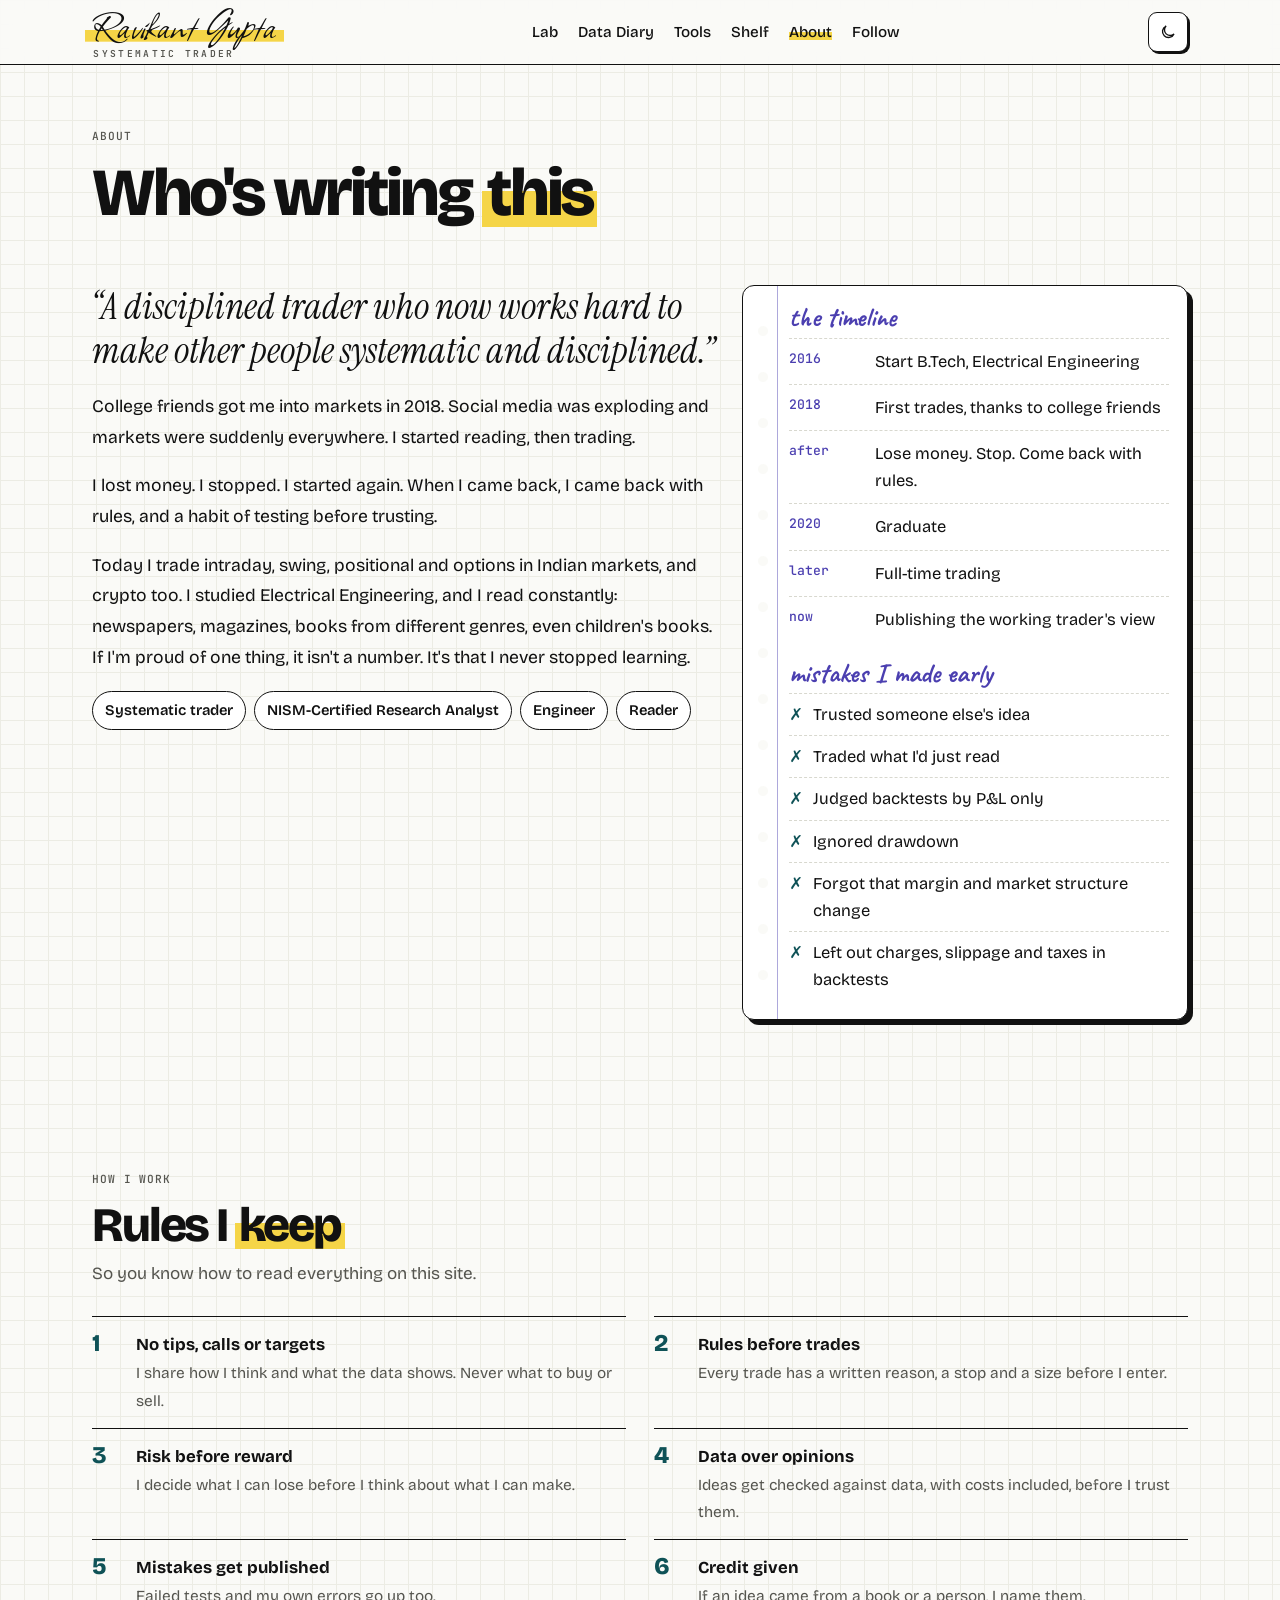
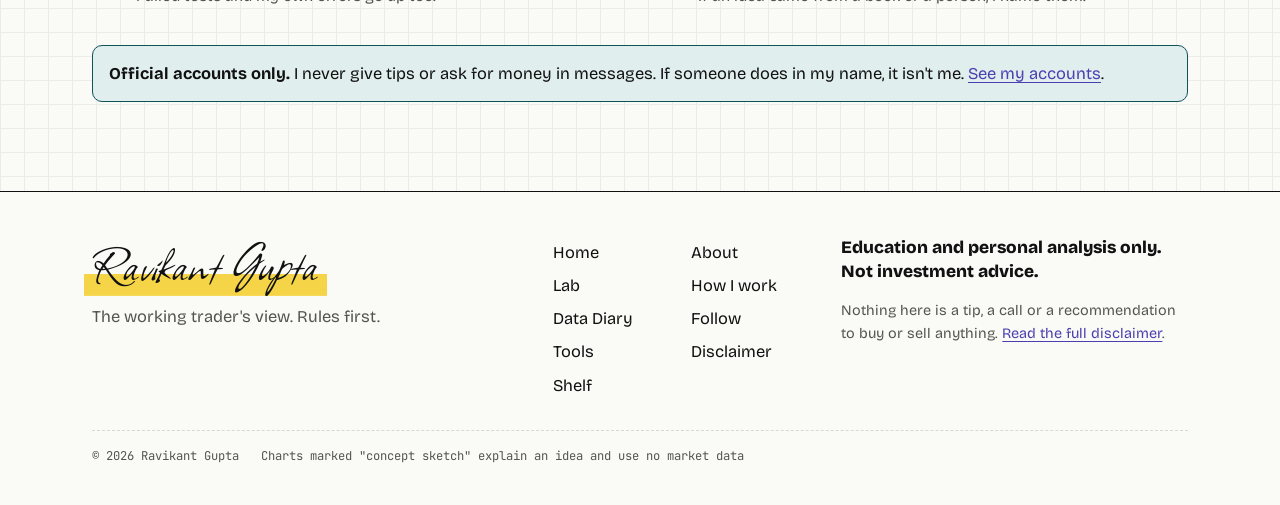
==== commit 75ca84f6: "About: timeline and text edits" ====
--- a/about/index.html
+++ b/about/index.html
@@ -25,7 +25,7 @@
 <link rel="preconnect" href="https://fonts.googleapis.com">
 <link rel="preconnect" href="https://fonts.gstatic.com" crossorigin>
 <link rel="stylesheet" href="https://fonts.googleapis.com/css2?family=Bricolage+Grotesque:opsz,wght@12..96,400;12..96,500;12..96,700;12..96,800&family=Caveat:wght@500;600;700&family=Allison&family=Instrument+Serif:ital@1&family=JetBrains+Mono:wght@400;500;600&display=swap">
-<link rel="stylesheet" href="../assets/site.css?v=3c21bd85">
+<link rel="stylesheet" href="../assets/site.css?v=fc3e55da">
 <script>(function(d){try{var t=localStorage.getItem('theme');if(t)d.setAttribute('data-theme',t);}catch(e){}if('IntersectionObserver' in window&&!matchMedia('(prefers-reduced-motion: reduce)').matches){d.classList.add('js');setTimeout(function(){if(!window.__siteReady)d.classList.remove('js');},4000);}})(document.documentElement);</script>
 <script type="application/ld+json">{"@context": "https://schema.org", "@type": "Person", "name": "Ravikant Gupta", "url": "https://ravikantgupta.in/", "jobTitle": "Systematic trader", "description": "Ravikant Gupta, systematic trader. How to build trading rules, read price and volume, manage risk and stay disciplined, checked against real market data.", "homeLocation": {"@type": "Place", "name": "Gurugram, India"}, "hasCredential": {"@type": "EducationalOccupationalCredential", "name": "NISM-Certified Research Analyst"}, "sameAs": ["https://x.com/ravikant_market"]}</script>
 <script type="application/ld+json">{"@context": "https://schema.org", "@type": "ProfilePage", "url": "https://ravikantgupta.in/about/", "mainEntity": {"@type": "Person", "name": "Ravikant Gupta"}}</script>
@@ -54,13 +54,13 @@
       <p class="q">“A disciplined trader who now works hard to make other people systematic and disciplined.”</p>
       <div class="prose"><p>College friends got me into markets in 2018. Social media was exploding and markets were suddenly everywhere. I started reading, then trading.</p>
 <p>I lost money. I stopped. I started again. When I came back, I came back with rules, and a habit of testing before trusting.</p>
-<p>Today I trade intraday, swing, positional and options in Indian markets, and crypto too. I studied Electrical Engineering, and I read constantly: newspapers, magazines, old writers, new writers, even children's books. If I'm proud of one thing, it isn't a number. It's that I never stopped learning.</p></div>
+<p>Today I trade intraday, swing, positional and options in Indian markets, and crypto too. I studied Electrical Engineering, and I read constantly: newspapers, magazines, books from different genres, even children's books. If I'm proud of one thing, it isn't a number. It's that I never stopped learning.</p></div>
       <div class="seats"><span>Systematic trader</span><span>NISM-Certified Research Analyst</span><span>Engineer</span><span>Reader</span></div>
       <span class="sig" aria-hidden="true">Ravikant</span>
     </div>
     <aside class="page holes" aria-labelledby="life-h">
-      <h2 id="life-h" class="margin-h">the timeline</h2><ul class="life"><li><span>2016</span><span>Start B.Tech, Electrical Engineering</span></li><li><span>2018</span><span>First trades, thanks to college friends</span></li><li><span>after</span><span>Lose money. Stop. Come back with rules.</span></li><li><span>2020</span><span>Graduate</span></li><li><span>later</span><span>Crypto joins the Indian markets</span></li><li><span>now</span><span>Publishing the working trader's view</span></li></ul>
-      <h2 class="margin-h">mistakes I made early</h2><ul class="mk"><li>Trusted someone else's idea</li><li>Traded what I'd just read</li><li>Judged backtests by P&amp;L only</li><li>Ignored drawdown</li><li>Forgot that margin and market structure change</li><li>Left out charges, slippage and taxes</li></ul>
+      <h2 id="life-h" class="margin-h">the timeline</h2><ul class="life"><li><span>2016</span><span>Start B.Tech, Electrical Engineering</span></li><li><span>2018</span><span>First trades, thanks to college friends</span></li><li><span>after</span><span>Lose money. Stop. Come back with rules.</span></li><li><span>2020</span><span>Graduate</span></li><li><span>later</span><span>Full-time trading</span></li><li><span>now</span><span>Publishing the working trader's view</span></li></ul>
+      <h2 class="margin-h">mistakes I made early</h2><ul class="mk"><li>Trusted someone else's idea</li><li>Traded what I'd just read</li><li>Judged backtests by P&amp;L only</li><li>Ignored drawdown</li><li>Forgot that margin and market structure change</li><li>Left out charges, slippage and taxes in backtests</li></ul>
     </aside>
   </div>
 </div></section>
@@ -73,7 +73,7 @@
 <footer class="site"><div class="wrap">
   <div class="foot-grid">
     <div><div class="foot-sig" aria-hidden="true"><span>Ravikant Gupta</span></div><p class="muted" style="margin:10px 0 0">The working trader's view. Rules first.</p></div>
-    <nav aria-label="Footer"><ul><li><a href="../">Home</a></li><li><a href="../lab/">Lab</a></li><li><a href="../data-diary/">Data Diary</a></li><li><a href="../tools/">Tools</a></li><li><a href="../shelf/">Shelf</a></li><li><a href="../about/">About</a></li><li><a href="../about/#how">How I work</a></li><li><a href="../follow/">Follow</a></li><li><a href="../disclaimer/">Disclaimer</a></li><li><a href="../feed.xml">RSS</a></li></ul></nav>
+    <nav aria-label="Footer"><ul><li><a href="../">Home</a></li><li><a href="../lab/">Lab</a></li><li><a href="../data-diary/">Data Diary</a></li><li><a href="../tools/">Tools</a></li><li><a href="../shelf/">Shelf</a></li><li><a href="../about/">About</a></li><li><a href="../about/#how">How I work</a></li><li><a href="../follow/">Follow</a></li><li><a href="../disclaimer/">Disclaimer</a></li></ul></nav>
     <div>
       <p class="disc">Education and personal analysis only. Not investment advice.</p>
       <p class="muted small">Nothing here is a tip, a call or a recommendation to buy or sell anything. <a href="../disclaimer/">Read the full disclaimer</a>.</p>
@@ -81,6 +81,6 @@
   </div>
   <div class="legal"><span>© 2026 Ravikant Gupta</span><span>Charts marked "concept sketch" explain an idea and use no market data</span></div>
 </div></footer>
-<script src="../assets/site.js?v=3c21bd85" defer></script>
+<script src="../assets/site.js?v=fc3e55da" defer></script>
 </body>
 </html>
--- a/assets/site.css
+++ b/assets/site.css
@@ -135,29 +135,60 @@
 .js .check li.on .box path{stroke-dashoffset:0}
 .check .foot{font-size:.9rem;color:var(--muted);margin:0}
 
-/* story (home) */
+/* story (home): "from a hunch to a written rule" */
 .story{padding:30px 0 10px}
-.story-grid{display:grid;grid-template-columns:1fr;gap:0}
-@media (min-width:980px){.story-grid{grid-template-columns:7fr 5fr;gap:48px}}
-.story-grid>*{min-width:0}
-.fig-col{position:sticky;top:72px;z-index:2;align-self:start;padding:8px 0 12px;background:linear-gradient(var(--paper) 90%,transparent)}
-.fig-col figure{margin:0}
-@media (min-width:980px){.fig-col{top:104px;background:none;padding:0}}
-.fig-col svg{display:block;width:100%;height:auto;overflow:visible}
-#storyChart text{paint-order:stroke;stroke:var(--card);stroke-width:5px;stroke-linejoin:round}
-.fig-top{display:flex;justify-content:space-between;align-items:center;gap:10px;margin-bottom:4px}
-.dots{display:flex;gap:5px}.dots i{width:22px;height:5px;border-radius:3px;background:var(--line);transition:background .3s}.dots i.on{background:var(--violet)}
-.fig-cap{font:400 .72rem/1.5 var(--mono);color:var(--muted);margin-top:8px}
-.steps{position:relative;z-index:1;padding:20px 0 26vh}
-.step{min-height:62vh;display:flex;align-items:center}
-.step .page{width:100%;box-shadow:3px 3px 0 var(--shadow);transition:opacity .4s,transform .4s}
-.js .step .page{opacity:.35;transform:scale(.98)}
-.js .step.on .page{opacity:1;transform:none}
-.step b.n{font:700 1.7rem/1 var(--hand);color:var(--violet);display:block;margin-bottom:4px}
-.step p{margin:0;font-size:1.1rem}
-@media (max-width:979px){.step{min-height:52vh;align-items:flex-end}.fig-col svg{max-height:36vh}.fig-col .page{padding:12px}}
-.reduce .step,.no-js .step{min-height:0;margin:14px 0}.reduce .steps{padding-bottom:0}.reduce .fig-col{position:static}
-.reduce .step .page{opacity:1;transform:none}
+.rb{padding:0;overflow:hidden}
+.rb-tabs{position:relative;display:flex;gap:0;border-bottom:1.5px solid var(--edge);overflow-x:auto;scrollbar-width:none}
+.rb-tabs::-webkit-scrollbar{display:none}
+.rb-tab{appearance:none;flex:1 0 auto;display:flex;align-items:center;gap:10px;padding:14px 18px;border:0;border-right:1px dashed var(--line);background:transparent;color:var(--muted);font:600 .95rem/1.1 var(--sans);cursor:pointer;text-align:left;white-space:nowrap}
+.rb-tab:last-child{border-right:0}
+.rb-tab span{display:grid;place-items:center;width:26px;height:26px;border-radius:50%;border:1.5px solid currentColor;font:700 .8rem/1 var(--mono);flex:none}
+.rb-tab:hover{color:var(--ink)}
+.rb-tab[aria-selected="true"]{color:var(--ink);background:var(--hl-soft)}
+.rb-tab[aria-selected="true"] span{background:var(--hl);border-color:var(--on-hl);color:var(--on-hl)}
+.rb-tab.done span{background:var(--violet);border-color:var(--violet);color:var(--on-violet)}
+.rb-grid{display:grid;grid-template-columns:1fr;gap:0}
+@media (min-width:980px){.rb-grid{grid-template-columns:minmax(0,7fr) minmax(0,5fr)}}
+.rb-grid>*{min-width:0}
+.rb-fig{margin:0;padding:22px 22px 16px;display:flex;flex-direction:column;gap:14px}
+.fig-cap{font:400 .72rem/1.5 var(--mono);color:var(--muted);margin-top:auto}
+.rb-stages{display:grid;gap:26px}
+@media (min-width:980px){.live .rb-stages{min-height:300px}}
+.rb-stage{animation:rb-in .35s ease both}
+@keyframes rb-in{from{opacity:0;transform:translateY(6px)}}
+.rb-stage+.rb-stage{border-top:1.5px dashed var(--line);padding-top:22px}.live .rb-stage+.rb-stage{border-top:0;padding-top:0}
+.rb-hunch{font:700 clamp(2.2rem,5.4vw,3.6rem)/1.05 var(--hand);color:var(--violet);margin:14px 0 8px;transform:rotate(-1.5deg);transform-origin:left}
+.rb-hunch.sm{font-size:clamp(1.9rem,4.4vw,2.7rem)}
+.rb-word{background:none;color:inherit;text-decoration:underline wavy var(--teal) 2px;text-underline-offset:6px}
+.rb-small{margin:6px 0 0;color:var(--muted);font-size:.95rem}
+.rb-defs{display:grid;gap:10px;margin:14px 0 0}
+.rb-defs div{display:grid;grid-template-columns:5.5em minmax(0,1fr);gap:12px;align-items:baseline;padding:10px 12px;border:1.5px dashed var(--line);border-radius:8px}
+.rb-defs dt{font:700 1.35rem/1 var(--hand);color:var(--teal)}
+.rb-defs dd{margin:0;font-size:1rem}
+.rb-code{list-style:none;margin:14px 0 0;padding:14px 16px;border:1.5px dashed var(--edge);border-radius:10px;background:var(--hl-soft);font:500 .92rem/1.75 var(--mono)}
+.rb-code li{display:grid;grid-template-columns:3.6em minmax(0,1fr)}
+.rb-code b{color:var(--violet)}
+.rb-code i{font-style:normal;padding:0 .2em;border-bottom:2px solid var(--violet);color:var(--violet)}
+.rb-checks{list-style:none;margin:14px 0 0;padding:0;display:flex;flex-wrap:wrap;gap:8px}
+.rb-checks li{font:600 .82rem/1 var(--mono);border:1.5px solid var(--edge);border-radius:999px;padding:8px 12px 8px 10px;background:var(--card)}
+.rb-checks li::before{content:"✓ ";color:var(--teal);font-weight:800}
+.rb-result{margin-top:18px;padding:14px 16px;border:1.5px solid var(--edge);border-radius:10px;background:var(--paper)}
+.rb-bar{display:grid;grid-template-columns:7.5em minmax(0,1fr) 3em;gap:10px;align-items:center;margin-top:10px;font:600 .82rem/1.2 var(--mono)}
+.rb-track{height:14px;border:1.5px solid var(--edge);border-radius:999px;overflow:hidden;background:var(--card)}
+.rb-track span{display:block;height:100%;background:var(--bar-hi)}
+.rb-bar:last-of-type .rb-track span{background:var(--bar)}
+.rb-bar b{text-align:right}
+.rb-verdict{margin:12px 0 0;font:700 1.35rem/1.2 var(--hand);color:var(--violet)}
+.rb-verdict a{font:600 .9rem/1 var(--sans);margin-left:8px}.rb-side{display:flex;flex-direction:column;gap:16px;padding:18px;border-top:1.5px dashed var(--line)}
+@media (min-width:980px){.rb-side{border-top:0;border-left:1.5px dashed var(--line);padding:24px}}
+.rb-panel h3{font:800 1.45rem/1.15 var(--sans);letter-spacing:-.025em;margin:6px 0 8px}
+.rb-panel p{margin:0;font-size:1.06rem}
+.rb-panels{min-height:0}
+@media (min-width:980px){.rb-panels{min-height:210px}}
+.rb-panel+.rb-panel{margin-top:18px}.live .rb-panel+.rb-panel{margin-top:0}
+.rb-nav{display:none;gap:8px}.live .rb-nav{display:flex}
+.rb-nav button:disabled{opacity:.4;cursor:default;transform:none;box-shadow:none}
+@media (max-width:640px){.rb-tab{padding:12px 14px;font-size:.88rem}.rb-fig{padding:14px 10px 10px}}
 .rule{margin-top:12px;padding:12px 14px;border:1.5px dashed var(--edge);border-radius:10px;background:var(--hl-soft);font:500 .88rem/1.7 var(--mono)}
 .rule b{color:var(--violet)}
 
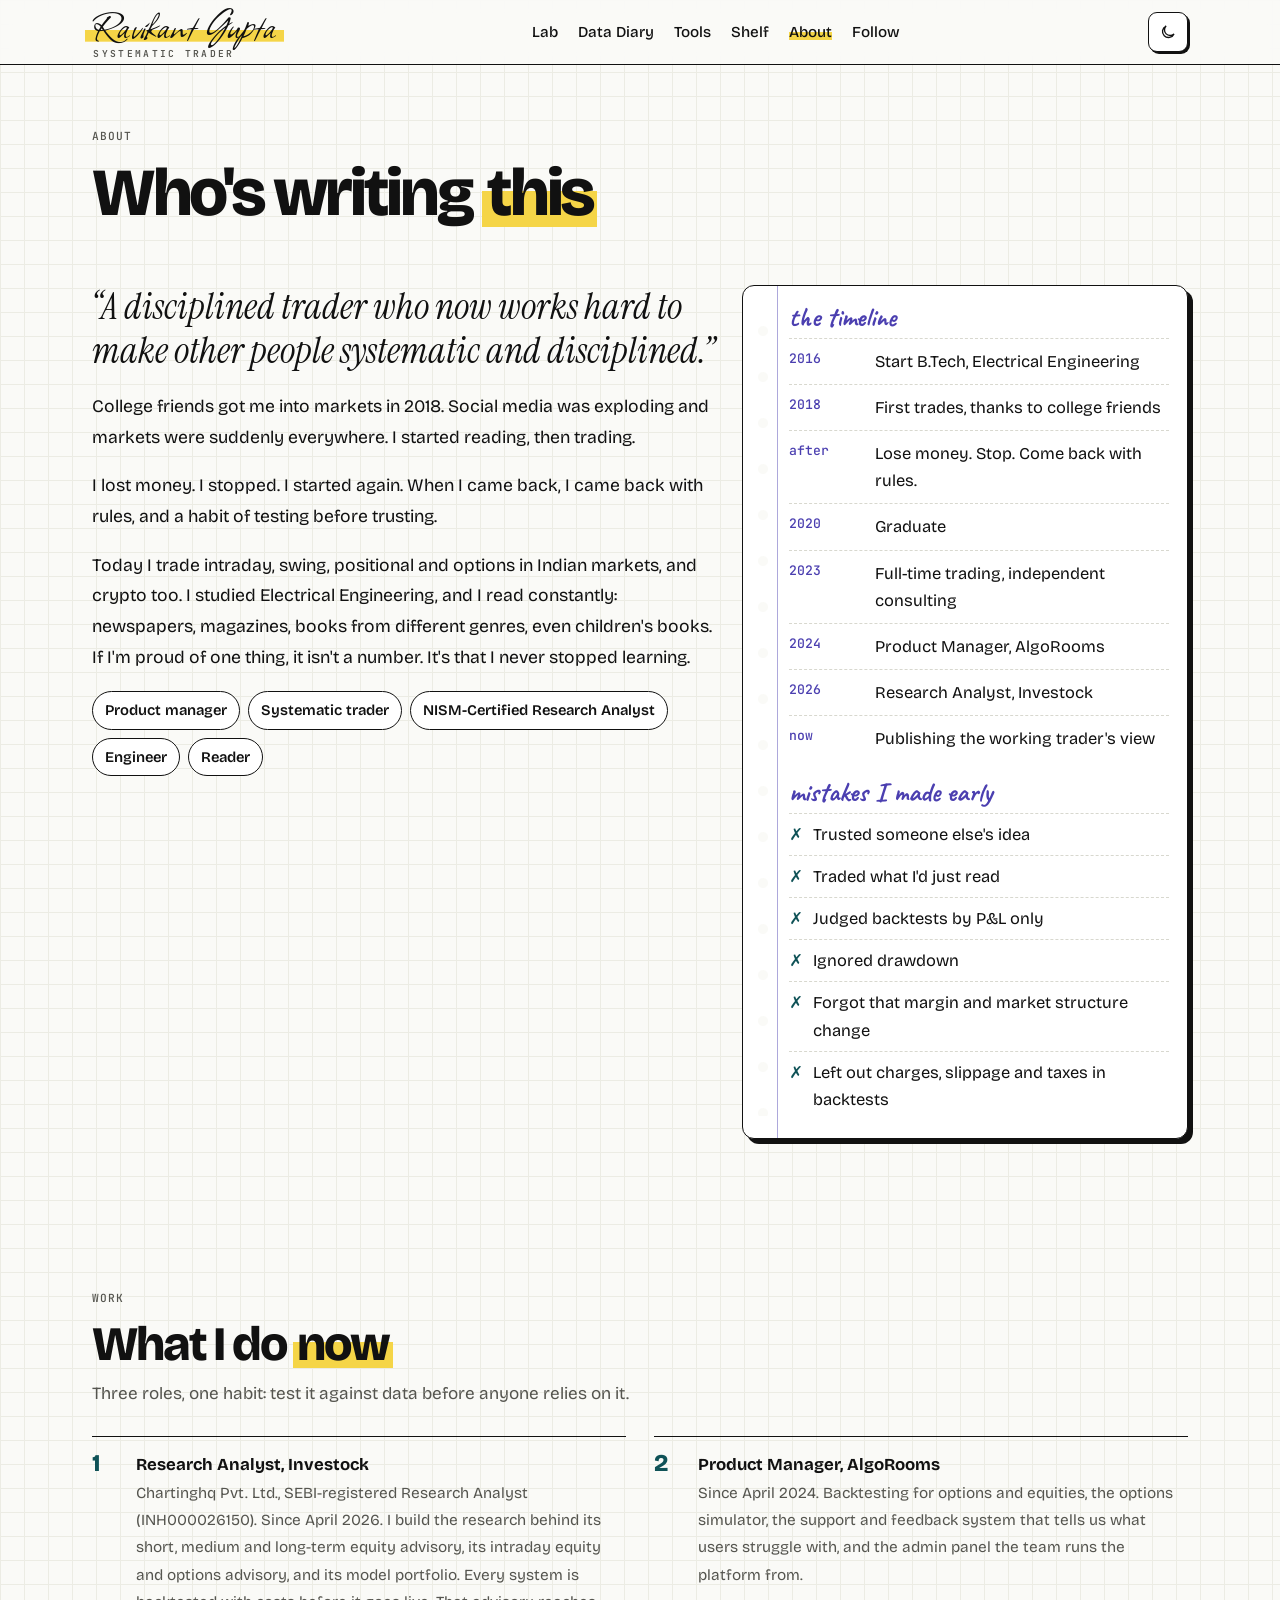
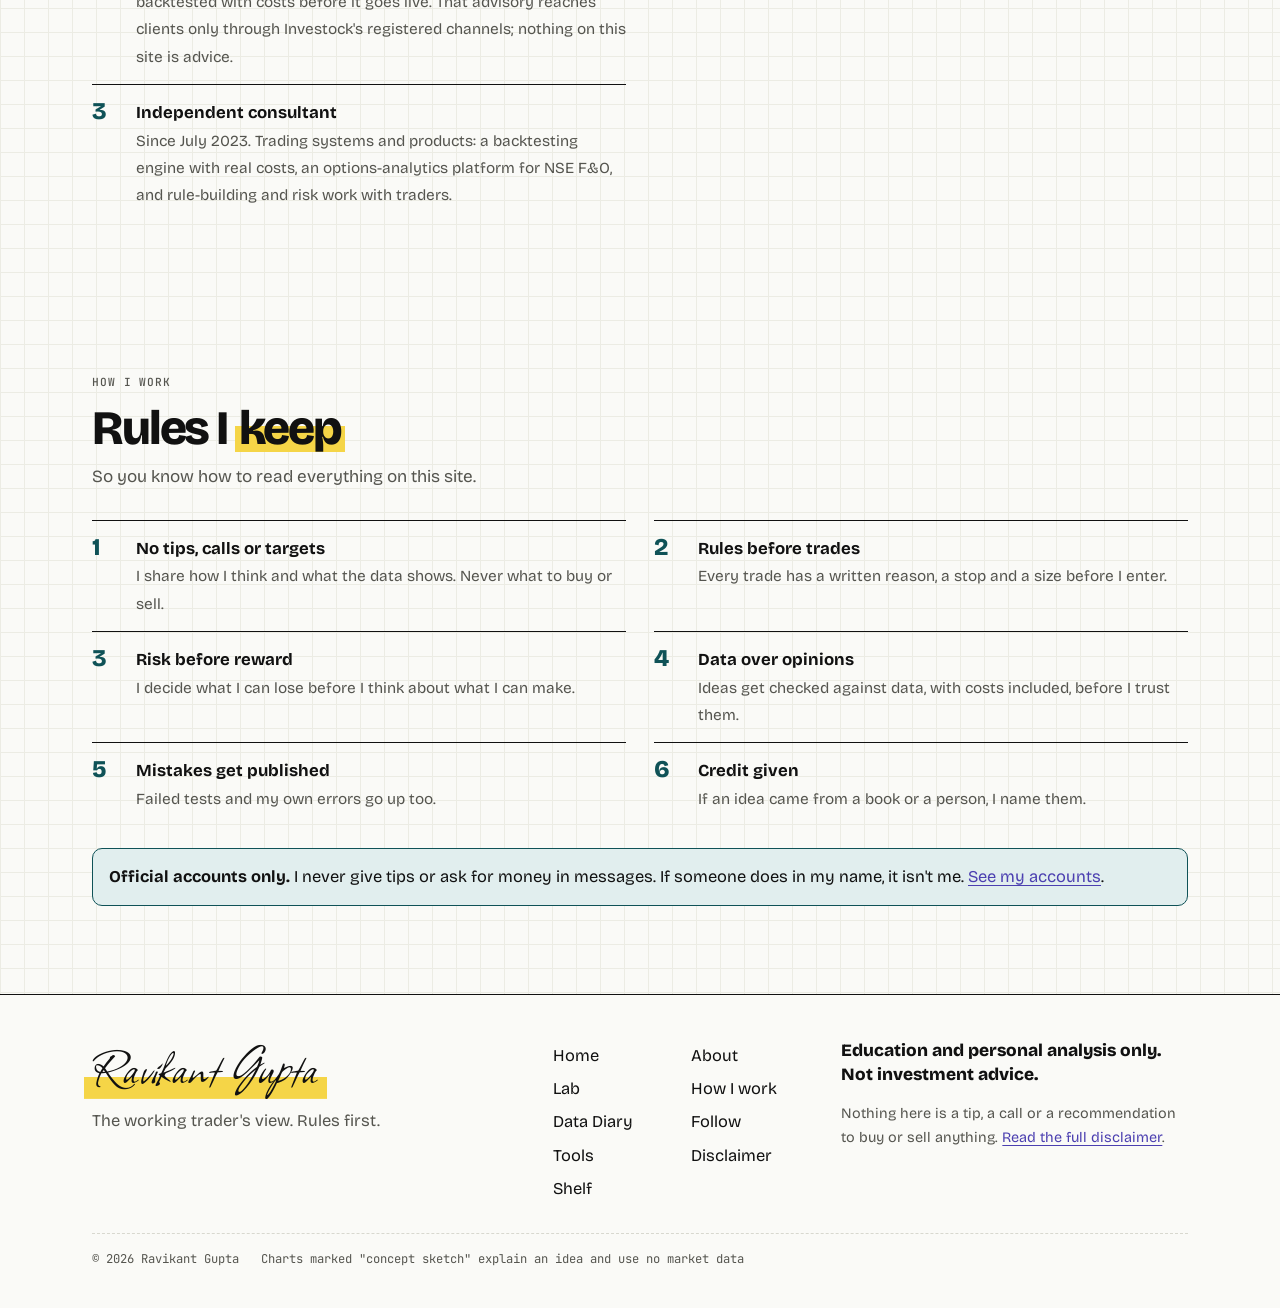
==== commit 7444d200: "About: add Work section and update timeline (Investock RA, AlgoRooms PM, consulting) Co-Authored-By:" ====
--- a/about/index.html
+++ b/about/index.html
@@ -55,14 +55,18 @@
       <div class="prose"><p>College friends got me into markets in 2018. Social media was exploding and markets were suddenly everywhere. I started reading, then trading.</p>
 <p>I lost money. I stopped. I started again. When I came back, I came back with rules, and a habit of testing before trusting.</p>
 <p>Today I trade intraday, swing, positional and options in Indian markets, and crypto too. I studied Electrical Engineering, and I read constantly: newspapers, magazines, books from different genres, even children's books. If I'm proud of one thing, it isn't a number. It's that I never stopped learning.</p></div>
-      <div class="seats"><span>Systematic trader</span><span>NISM-Certified Research Analyst</span><span>Engineer</span><span>Reader</span></div>
+      <div class="seats"><span>Product manager</span><span>Systematic trader</span><span>NISM-Certified Research Analyst</span><span>Engineer</span><span>Reader</span></div>
       <span class="sig" aria-hidden="true">Ravikant</span>
     </div>
     <aside class="page holes" aria-labelledby="life-h">
-      <h2 id="life-h" class="margin-h">the timeline</h2><ul class="life"><li><span>2016</span><span>Start B.Tech, Electrical Engineering</span></li><li><span>2018</span><span>First trades, thanks to college friends</span></li><li><span>after</span><span>Lose money. Stop. Come back with rules.</span></li><li><span>2020</span><span>Graduate</span></li><li><span>later</span><span>Full-time trading</span></li><li><span>now</span><span>Publishing the working trader's view</span></li></ul>
+      <h2 id="life-h" class="margin-h">the timeline</h2><ul class="life"><li><span>2016</span><span>Start B.Tech, Electrical Engineering</span></li><li><span>2018</span><span>First trades, thanks to college friends</span></li><li><span>after</span><span>Lose money. Stop. Come back with rules.</span></li><li><span>2020</span><span>Graduate</span></li><li><span>2023</span><span>Full-time trading, independent consulting</span></li><li><span>2024</span><span>Product Manager, AlgoRooms</span></li><li><span>2026</span><span>Research Analyst, Investock</span></li><li><span>now</span><span>Publishing the working trader's view</span></li></ul>
       <h2 class="margin-h">mistakes I made early</h2><ul class="mk"><li>Trusted someone else's idea</li><li>Traded what I'd just read</li><li>Judged backtests by P&amp;L only</li><li>Ignored drawdown</li><li>Forgot that margin and market structure change</li><li>Left out charges, slippage and taxes in backtests</li></ul>
     </aside>
   </div>
+</div></section>
+<section class="blk" id="work" aria-labelledby="work-h"><div class="wrap">
+  <div class="sh reveal"><span class="label">Work</span><h2 id="work-h">What I do <span class="hl">now</span></h2><p>Three roles, one habit: test it against data before anyone relies on it.</p></div>
+  <ul class="rules reveal"><li><span><b>Research Analyst, Investock</b><span>Chartinghq Pvt. Ltd., SEBI-registered Research Analyst (INH000026150). Since April 2026. I build the research behind its short, medium and long-term equity advisory, its intraday equity and options advisory, and its model portfolio. Every system is backtested with costs before it goes live. That advisory reaches clients only through Investock's registered channels; nothing on this site is advice.</span></span></li><li><span><b>Product Manager, AlgoRooms</b><span>Since April 2024. Backtesting for options and equities, the options simulator, the support and feedback system that tells us what users struggle with, and the admin panel the team runs the platform from.</span></span></li><li><span><b>Independent consultant</b><span>Since July 2023. Trading systems and products: a backtesting engine with real costs, an options-analytics platform for NSE F&amp;O, and rule-building and risk work with traders.</span></span></li></ul>
 </div></section>
 <section class="blk" id="how" aria-labelledby="how-h"><div class="wrap">
   <div class="sh reveal"><span class="label">How I work</span><h2 id="how-h">Rules I <span class="hl">keep</span></h2><p>So you know how to read everything on this site.</p></div>
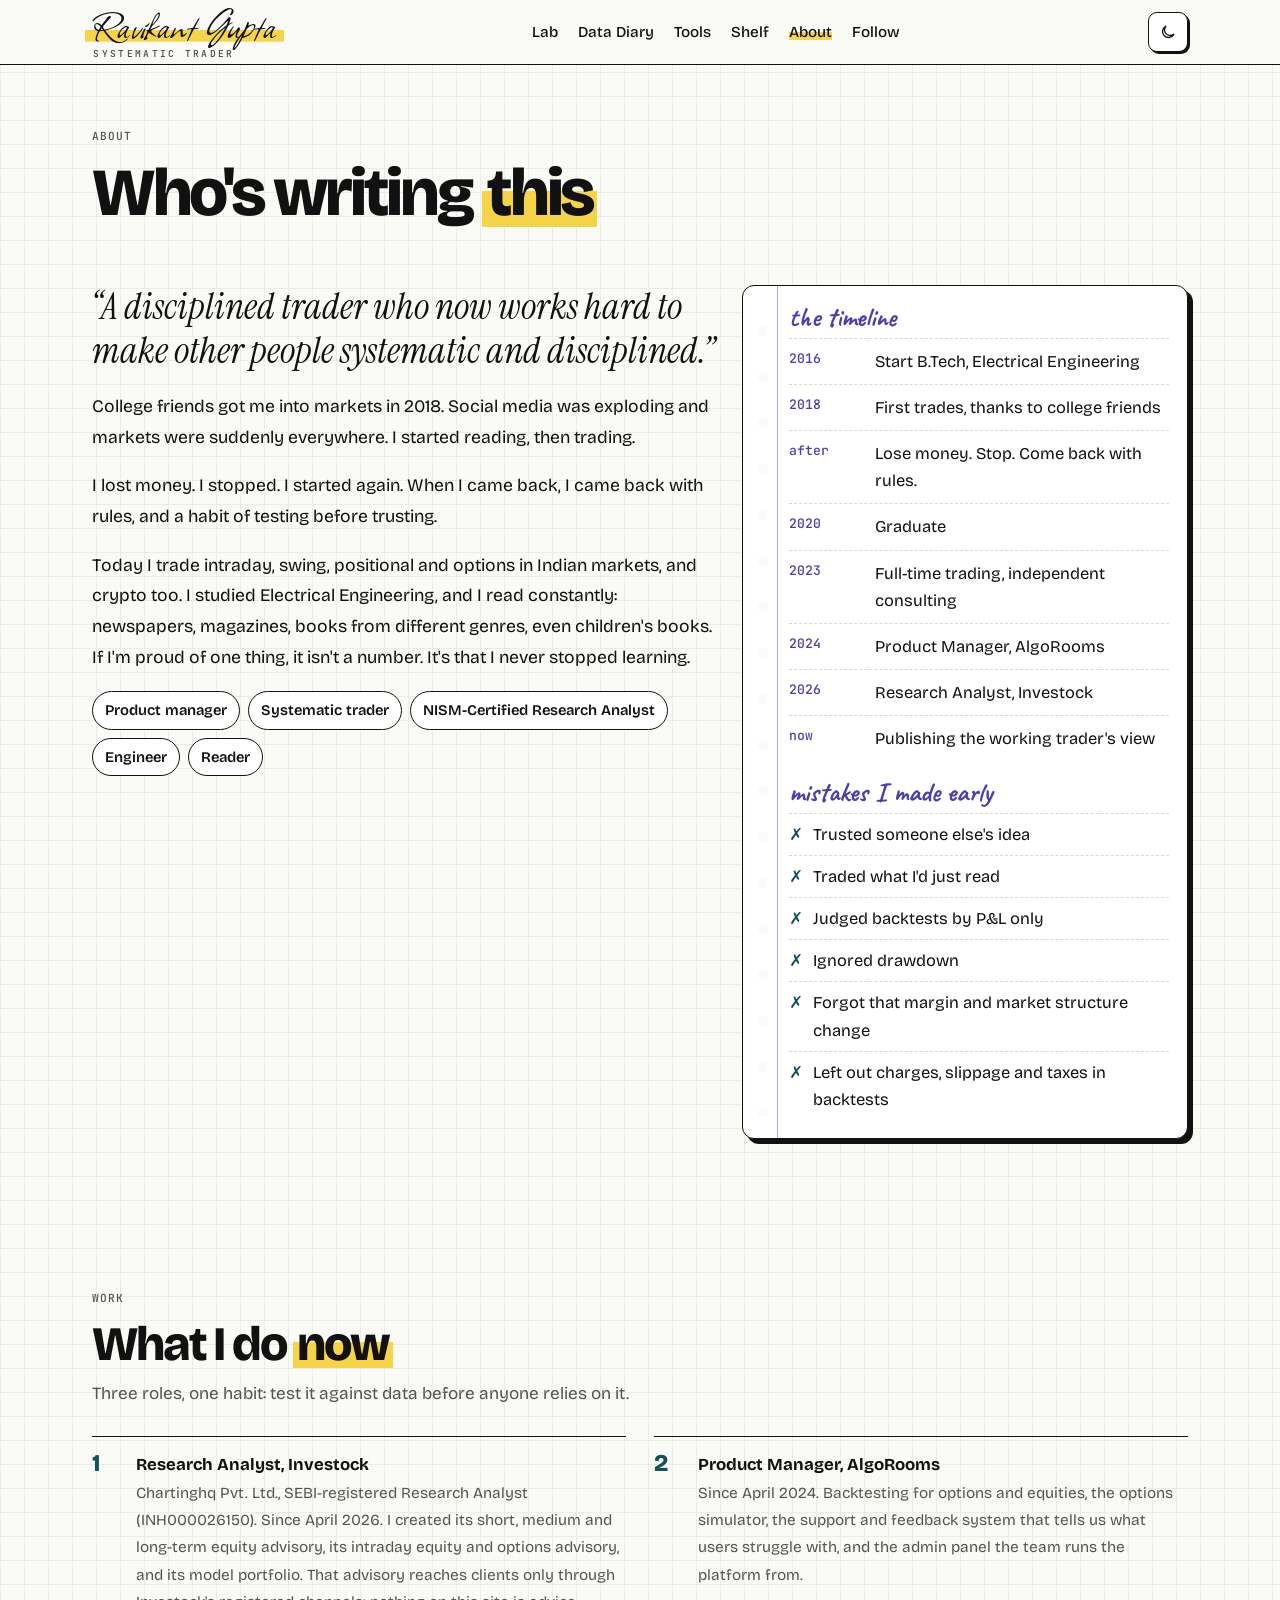
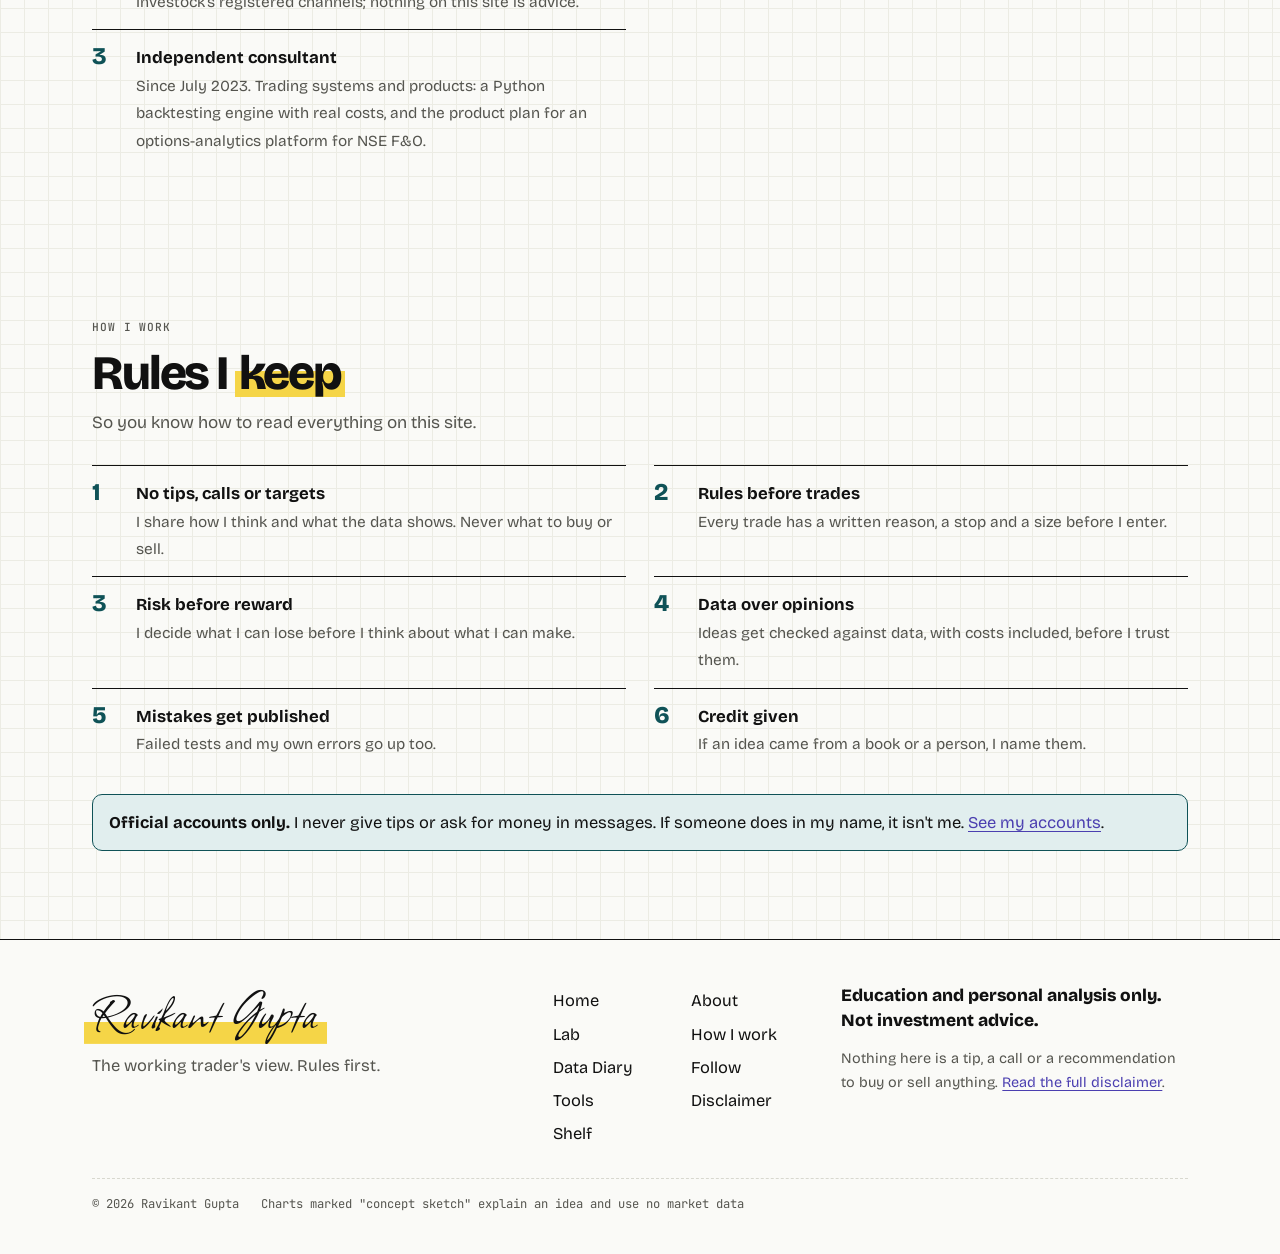
==== commit b79934e2: "About: keep Work section to confirmed facts Co-Authored-By: Claude Opus 5.5 <noreply@anthropic.com>" ====
--- a/about/index.html
+++ b/about/index.html
@@ -66,7 +66,7 @@
 </div></section>
 <section class="blk" id="work" aria-labelledby="work-h"><div class="wrap">
   <div class="sh reveal"><span class="label">Work</span><h2 id="work-h">What I do <span class="hl">now</span></h2><p>Three roles, one habit: test it against data before anyone relies on it.</p></div>
-  <ul class="rules reveal"><li><span><b>Research Analyst, Investock</b><span>Chartinghq Pvt. Ltd., SEBI-registered Research Analyst (INH000026150). Since April 2026. I build the research behind its short, medium and long-term equity advisory, its intraday equity and options advisory, and its model portfolio. Every system is backtested with costs before it goes live. That advisory reaches clients only through Investock's registered channels; nothing on this site is advice.</span></span></li><li><span><b>Product Manager, AlgoRooms</b><span>Since April 2024. Backtesting for options and equities, the options simulator, the support and feedback system that tells us what users struggle with, and the admin panel the team runs the platform from.</span></span></li><li><span><b>Independent consultant</b><span>Since July 2023. Trading systems and products: a backtesting engine with real costs, an options-analytics platform for NSE F&amp;O, and rule-building and risk work with traders.</span></span></li></ul>
+  <ul class="rules reveal"><li><span><b>Research Analyst, Investock</b><span>Chartinghq Pvt. Ltd., SEBI-registered Research Analyst (INH000026150). Since April 2026. I created its short, medium and long-term equity advisory, its intraday equity and options advisory, and its model portfolio. That advisory reaches clients only through Investock's registered channels; nothing on this site is advice.</span></span></li><li><span><b>Product Manager, AlgoRooms</b><span>Since April 2024. Backtesting for options and equities, the options simulator, the support and feedback system that tells us what users struggle with, and the admin panel the team runs the platform from.</span></span></li><li><span><b>Independent consultant</b><span>Since July 2023. Trading systems and products: a Python backtesting engine with real costs, and the product plan for an options-analytics platform for NSE F&amp;O.</span></span></li></ul>
 </div></section>
 <section class="blk" id="how" aria-labelledby="how-h"><div class="wrap">
   <div class="sh reveal"><span class="label">How I work</span><h2 id="how-h">Rules I <span class="hl">keep</span></h2><p>So you know how to read everything on this site.</p></div>
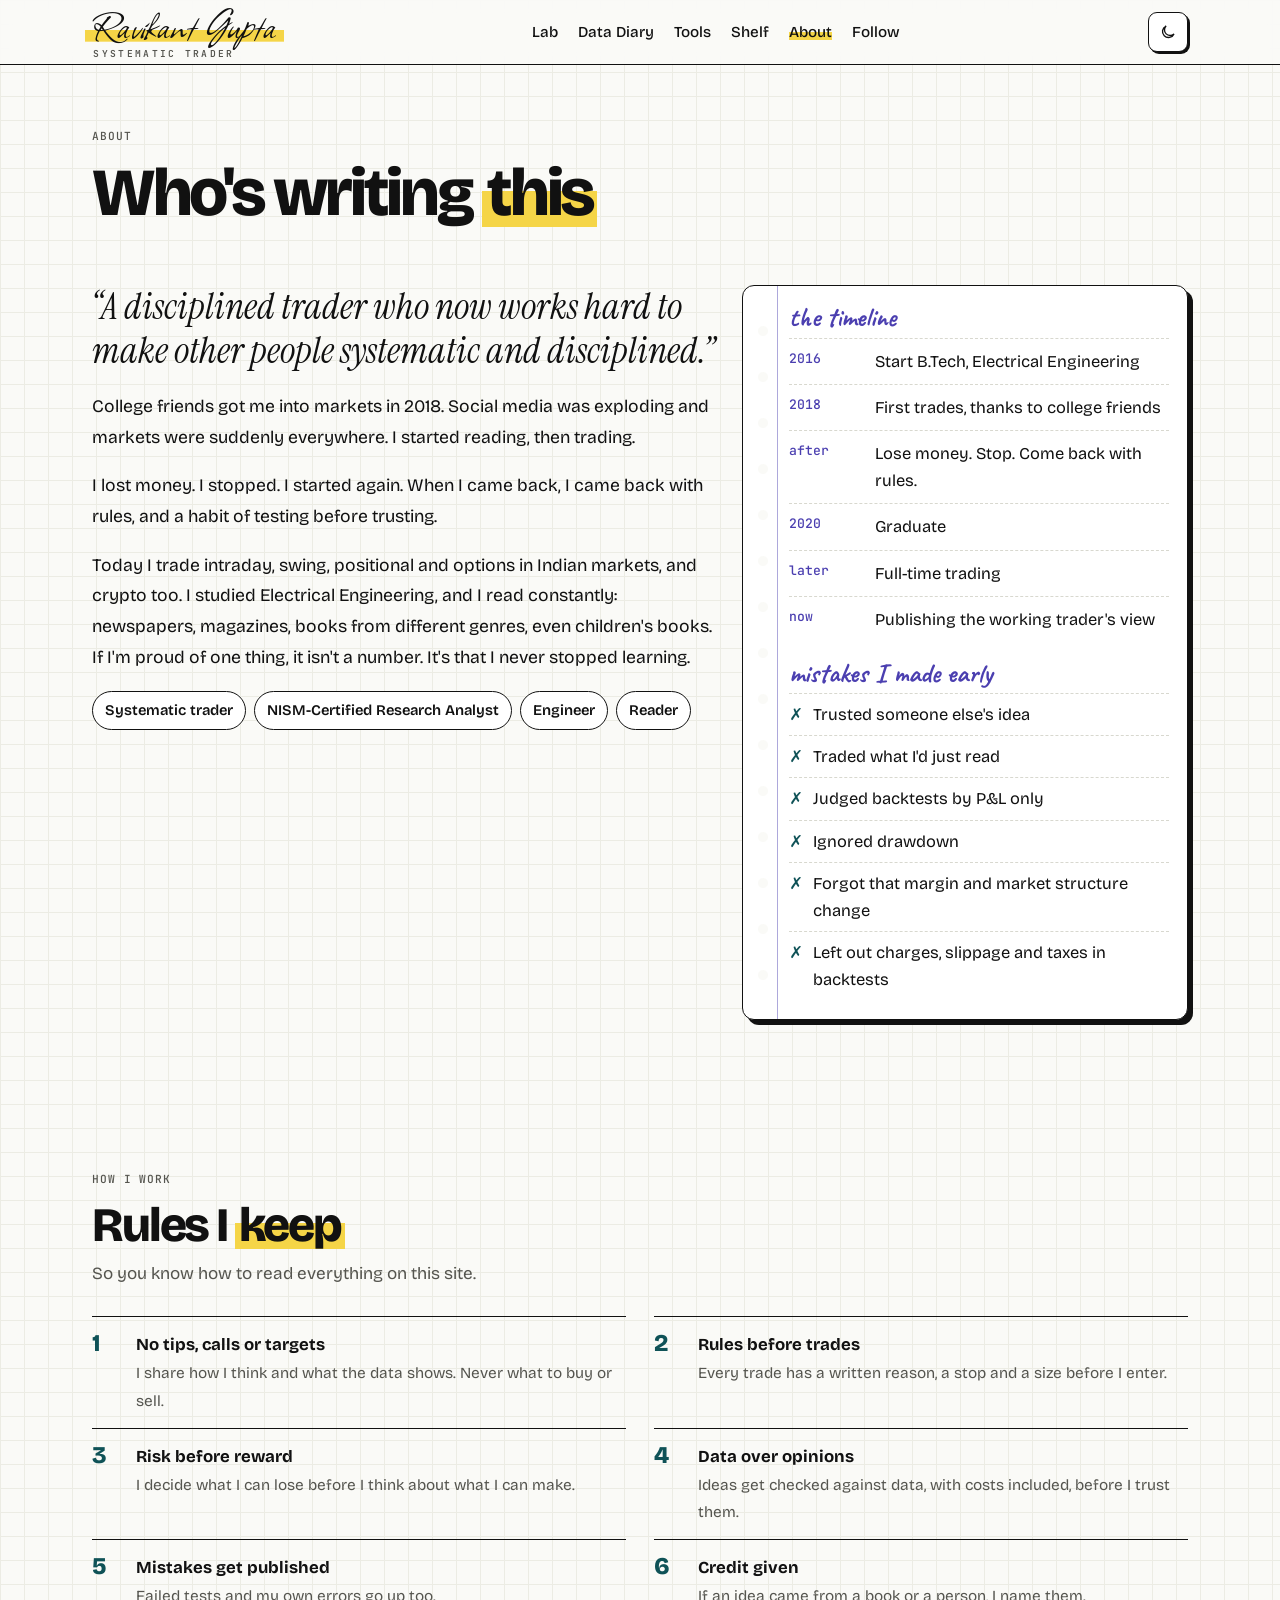
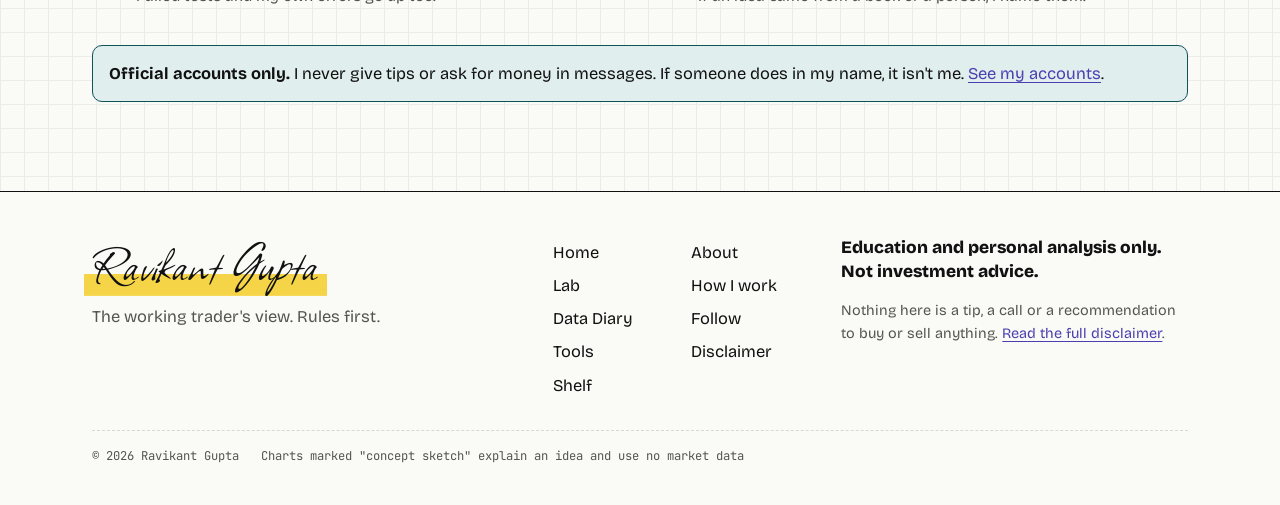
==== commit 81cea5a3: "About: remove Work section, firm names and registration details" ====
--- a/about/index.html
+++ b/about/index.html
@@ -55,18 +55,14 @@
       <div class="prose"><p>College friends got me into markets in 2018. Social media was exploding and markets were suddenly everywhere. I started reading, then trading.</p>
 <p>I lost money. I stopped. I started again. When I came back, I came back with rules, and a habit of testing before trusting.</p>
 <p>Today I trade intraday, swing, positional and options in Indian markets, and crypto too. I studied Electrical Engineering, and I read constantly: newspapers, magazines, books from different genres, even children's books. If I'm proud of one thing, it isn't a number. It's that I never stopped learning.</p></div>
-      <div class="seats"><span>Product manager</span><span>Systematic trader</span><span>NISM-Certified Research Analyst</span><span>Engineer</span><span>Reader</span></div>
+      <div class="seats"><span>Systematic trader</span><span>NISM-Certified Research Analyst</span><span>Engineer</span><span>Reader</span></div>
       <span class="sig" aria-hidden="true">Ravikant</span>
     </div>
     <aside class="page holes" aria-labelledby="life-h">
-      <h2 id="life-h" class="margin-h">the timeline</h2><ul class="life"><li><span>2016</span><span>Start B.Tech, Electrical Engineering</span></li><li><span>2018</span><span>First trades, thanks to college friends</span></li><li><span>after</span><span>Lose money. Stop. Come back with rules.</span></li><li><span>2020</span><span>Graduate</span></li><li><span>2023</span><span>Full-time trading, independent consulting</span></li><li><span>2024</span><span>Product Manager, AlgoRooms</span></li><li><span>2026</span><span>Research Analyst, Investock</span></li><li><span>now</span><span>Publishing the working trader's view</span></li></ul>
+      <h2 id="life-h" class="margin-h">the timeline</h2><ul class="life"><li><span>2016</span><span>Start B.Tech, Electrical Engineering</span></li><li><span>2018</span><span>First trades, thanks to college friends</span></li><li><span>after</span><span>Lose money. Stop. Come back with rules.</span></li><li><span>2020</span><span>Graduate</span></li><li><span>later</span><span>Full-time trading</span></li><li><span>now</span><span>Publishing the working trader's view</span></li></ul>
       <h2 class="margin-h">mistakes I made early</h2><ul class="mk"><li>Trusted someone else's idea</li><li>Traded what I'd just read</li><li>Judged backtests by P&amp;L only</li><li>Ignored drawdown</li><li>Forgot that margin and market structure change</li><li>Left out charges, slippage and taxes in backtests</li></ul>
     </aside>
   </div>
-</div></section>
-<section class="blk" id="work" aria-labelledby="work-h"><div class="wrap">
-  <div class="sh reveal"><span class="label">Work</span><h2 id="work-h">What I do <span class="hl">now</span></h2><p>Three roles, one habit: test it against data before anyone relies on it.</p></div>
-  <ul class="rules reveal"><li><span><b>Research Analyst, Investock</b><span>Chartinghq Pvt. Ltd., SEBI-registered Research Analyst (INH000026150). Since April 2026. I created its short, medium and long-term equity advisory, its intraday equity and options advisory, and its model portfolio. That advisory reaches clients only through Investock's registered channels; nothing on this site is advice.</span></span></li><li><span><b>Product Manager, AlgoRooms</b><span>Since April 2024. Backtesting for options and equities, the options simulator, the support and feedback system that tells us what users struggle with, and the admin panel the team runs the platform from.</span></span></li><li><span><b>Independent consultant</b><span>Since July 2023. Trading systems and products: a Python backtesting engine with real costs, and the product plan for an options-analytics platform for NSE F&amp;O.</span></span></li></ul>
 </div></section>
 <section class="blk" id="how" aria-labelledby="how-h"><div class="wrap">
   <div class="sh reveal"><span class="label">How I work</span><h2 id="how-h">Rules I <span class="hl">keep</span></h2><p>So you know how to read everything on this site.</p></div>
